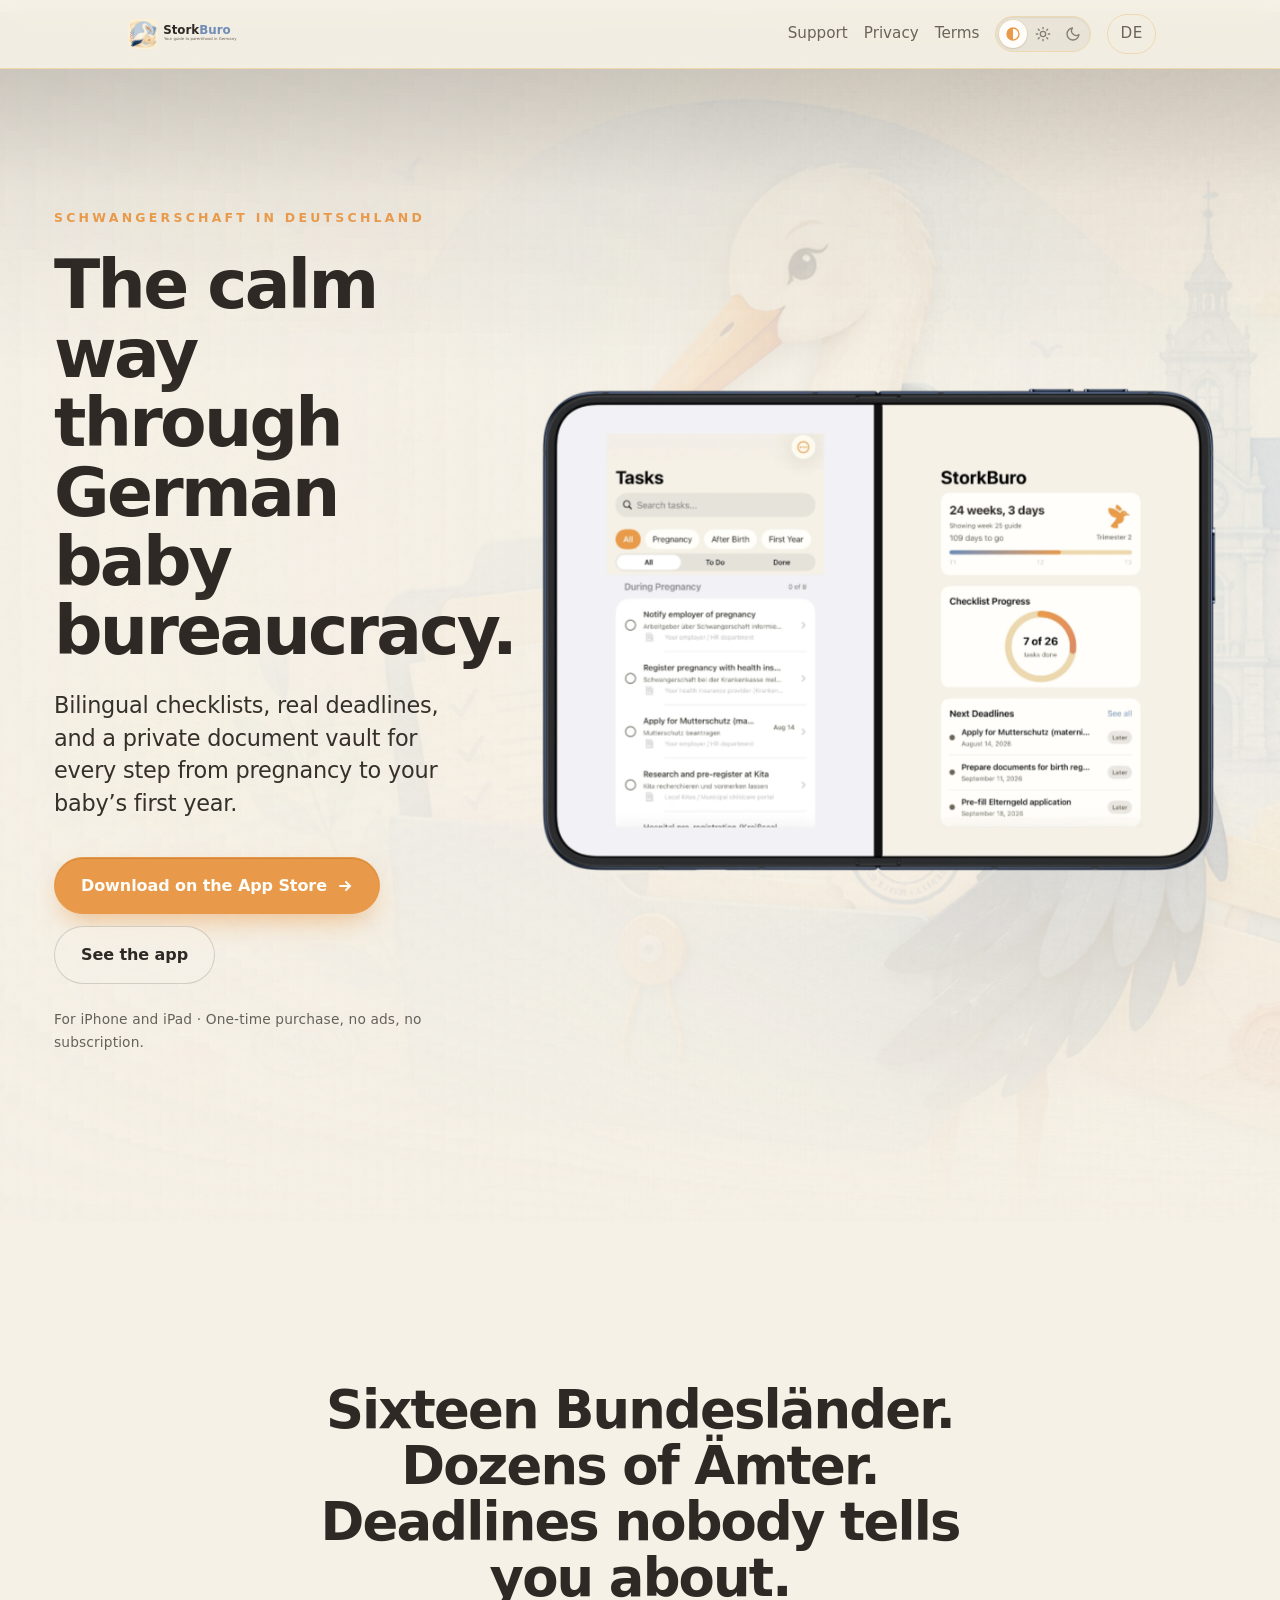
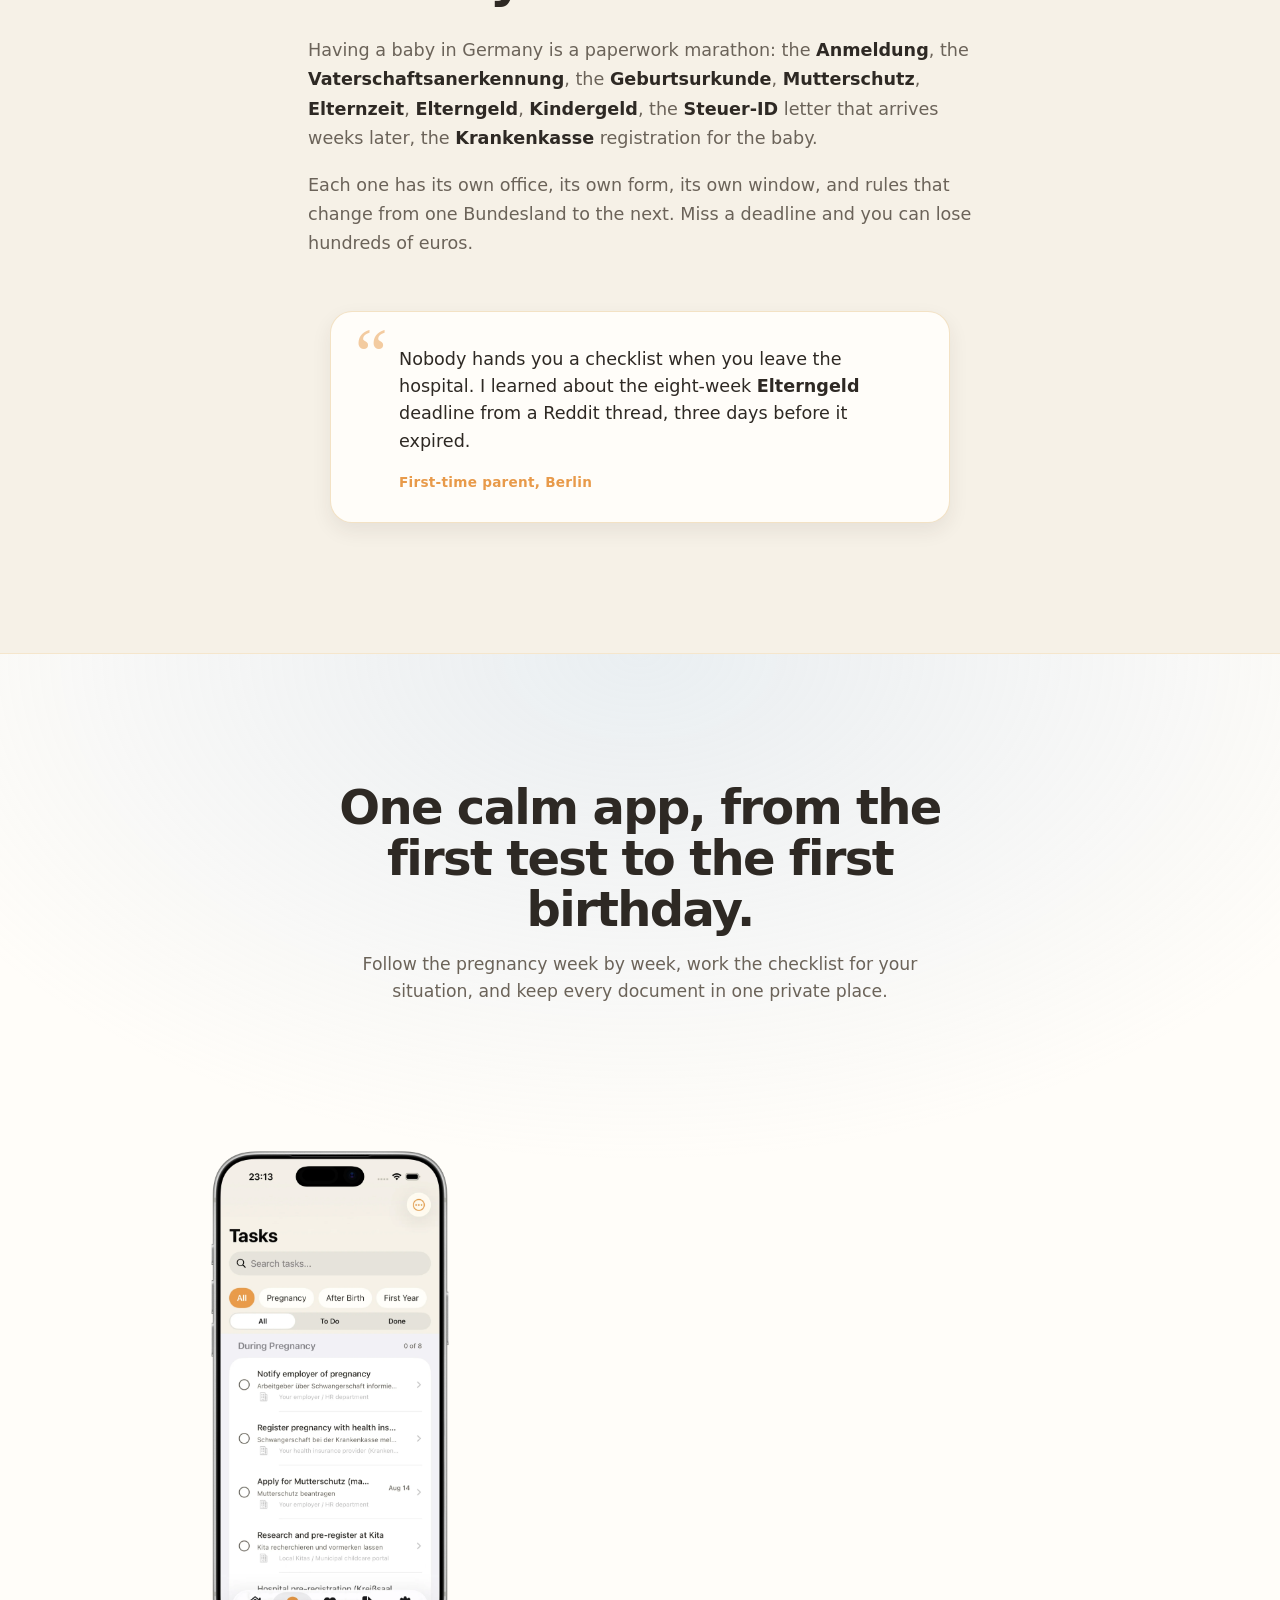
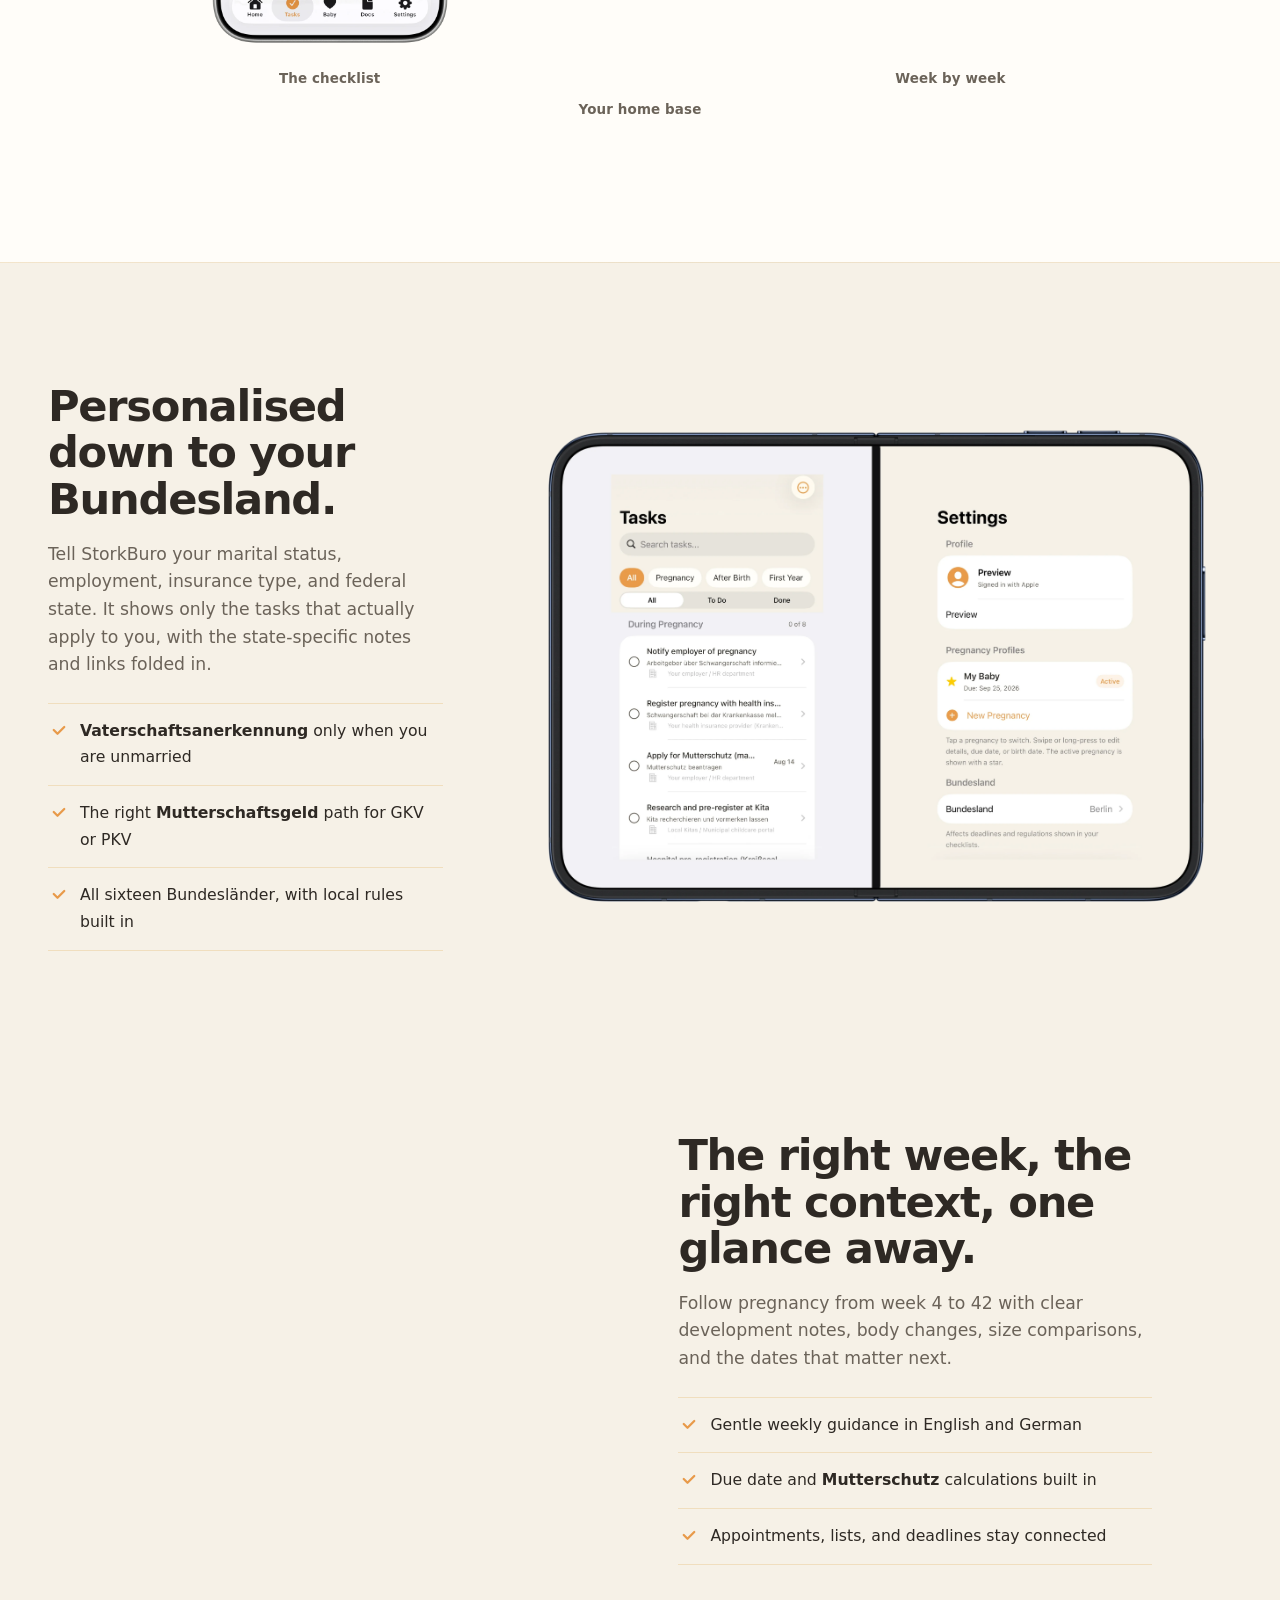
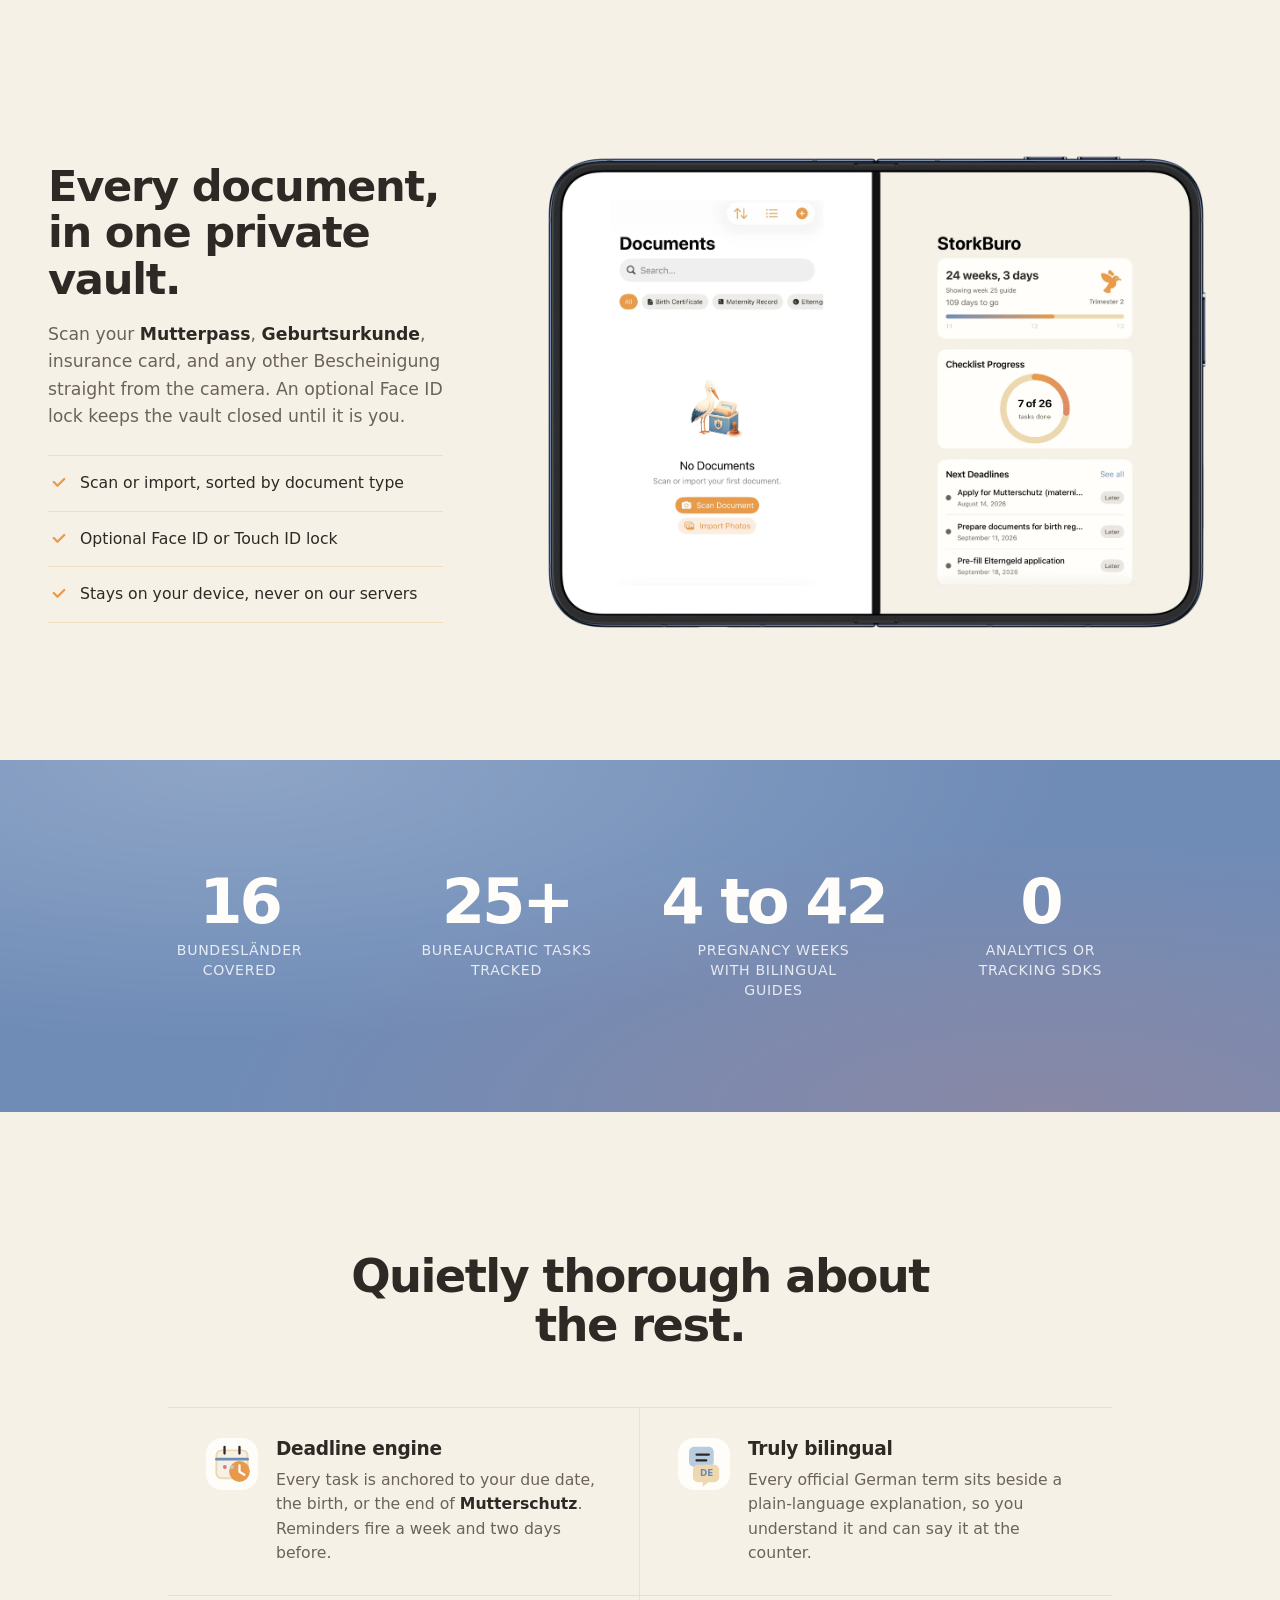
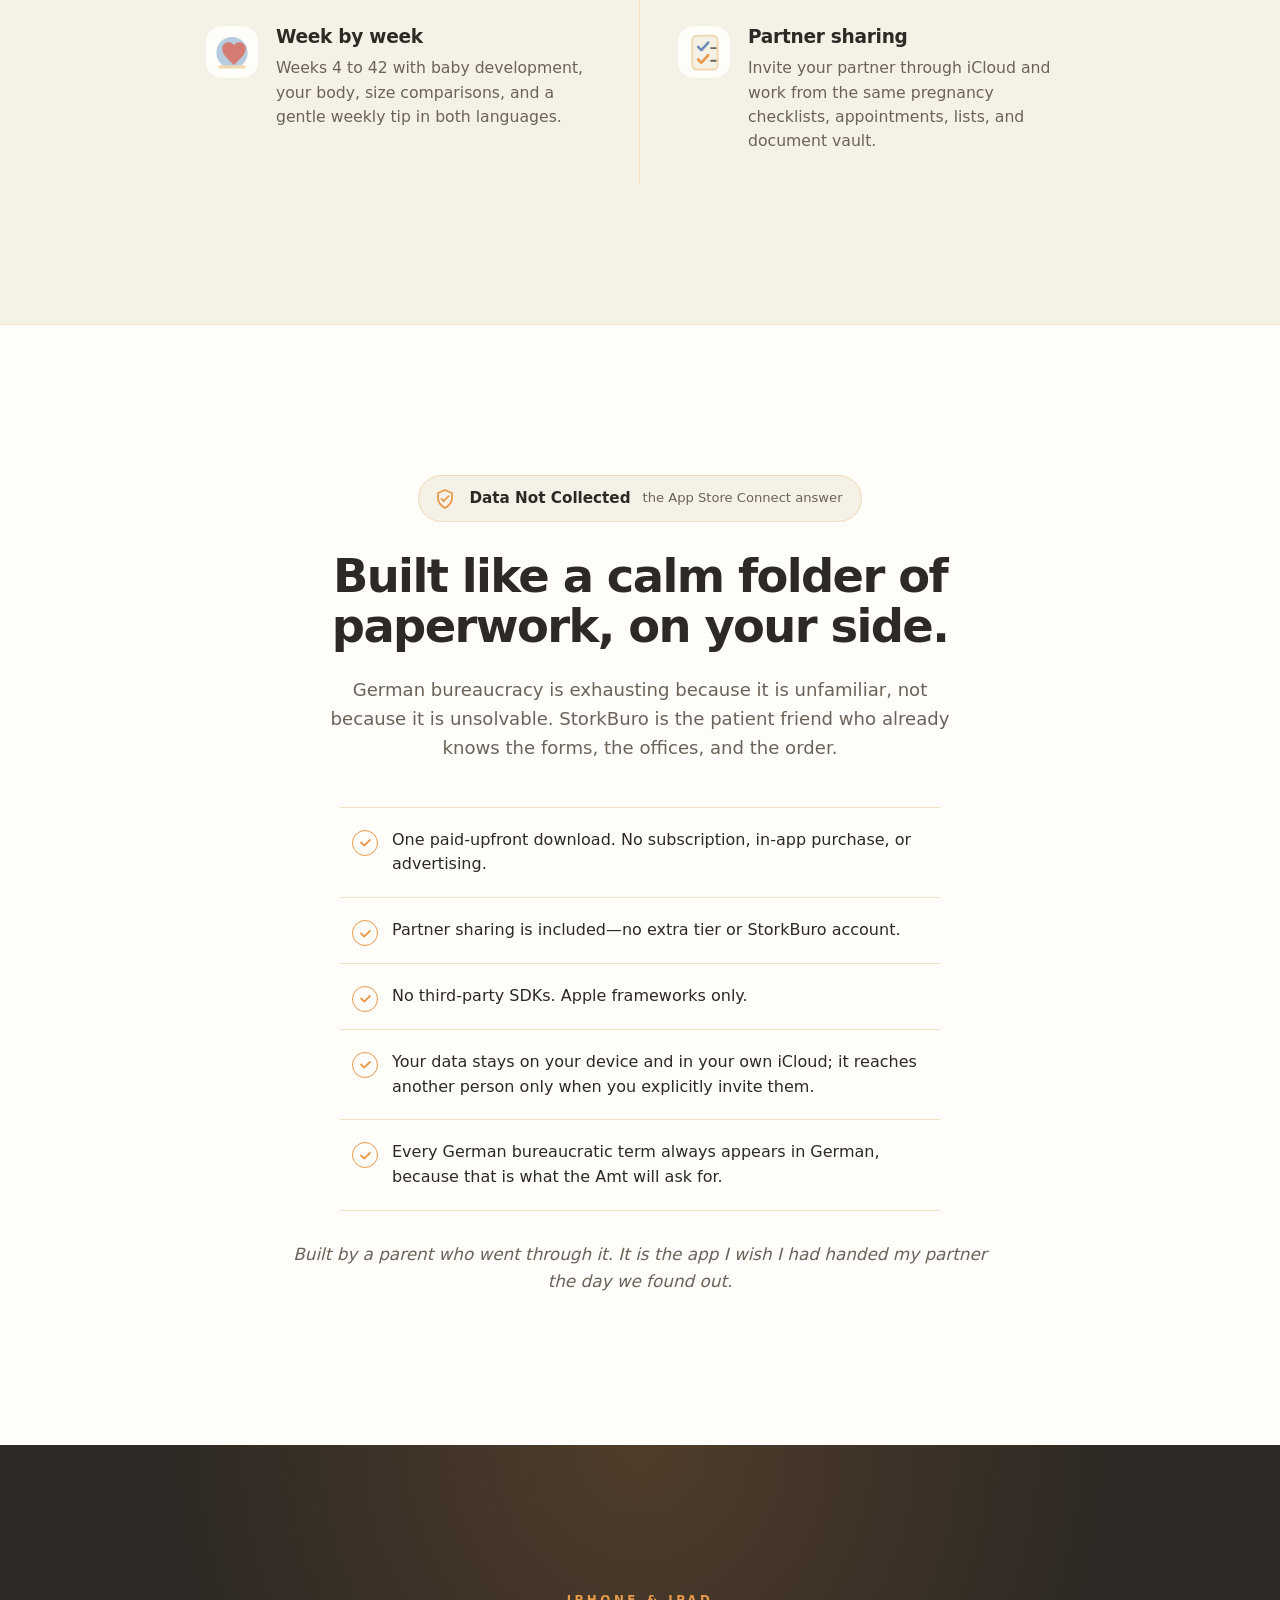
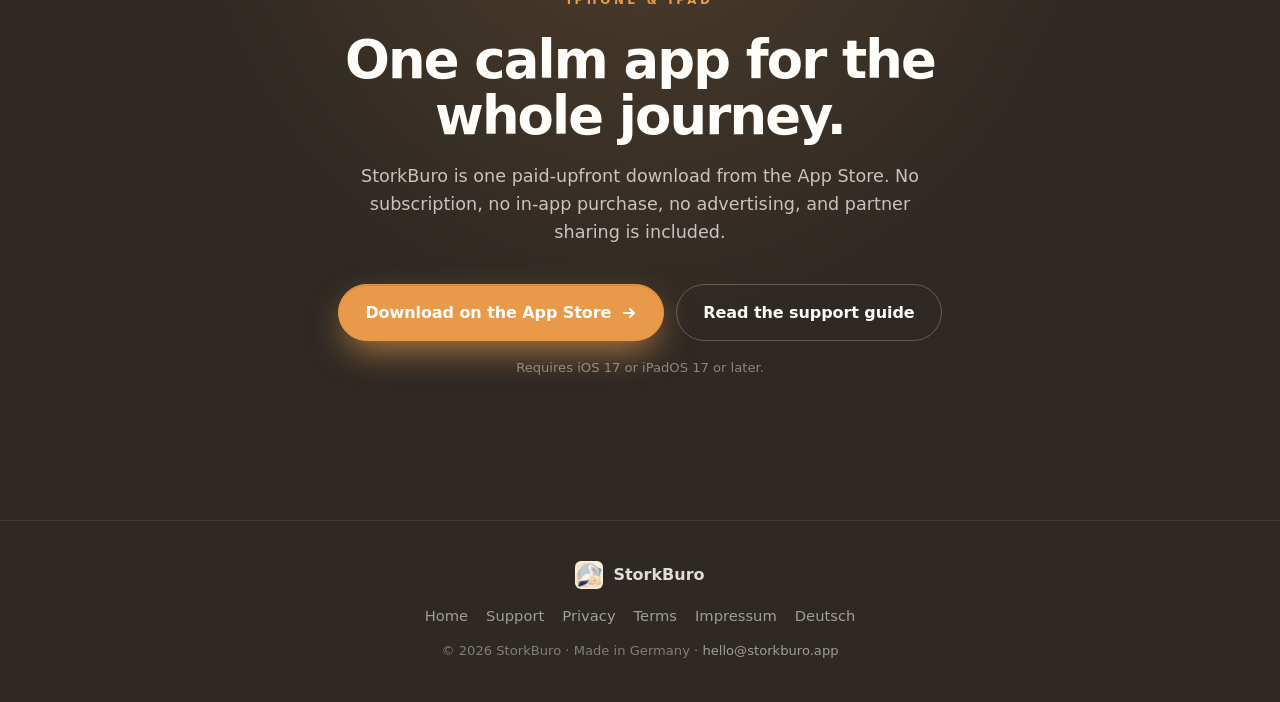
==== index.html @ 88c2c249 "init StorkBuro website" ====
<!DOCTYPE html><html lang="en"> <head><meta charset="UTF-8"><meta name="viewport" content="width=device-width, initial-scale=1.0"><title>StorkBuro — The calm bureaucracy companion for parents in Germany</title><meta name="description" content="StorkBuro is the privacy-first iPhone and iPad app that guides parents through every step of having a baby in Germany: bilingual checklists, deadlines, a document vault, and a pregnancy tracker. One paid-upfront download for iPhone and iPad."><meta name="theme-color" content="#F6F1E7"><link rel="canonical" href="https://storkburo.app/"><script>(function(){try{var t=localStorage.getItem('storkburo-theme');if(t==='light'||t==='dark')document.documentElement.setAttribute('data-theme',t);}catch(e){}})();</script><meta property="og:title" content="StorkBuro — The calm bureaucracy companion for parents in Germany"><meta property="og:description" content="StorkBuro is the privacy-first iPhone and iPad app that guides parents through every step of having a baby in Germany: bilingual checklists, deadlines, a document vault, and a pregnancy tracker. One paid-upfront download for iPhone and iPad."><meta property="og:type" content="website"><meta property="og:url" content="https://storkburo.app/"><meta property="og:image" content="https://storkburo.app/assets/social/og-hero-1200x630.png"><meta property="og:locale" content="en_GB"><meta property="og:locale:alternate" content="de_DE"><meta name="twitter:card" content="summary_large_image"><meta name="twitter:title" content="StorkBuro — The calm bureaucracy companion for parents in Germany"><meta name="twitter:description" content="StorkBuro is the privacy-first iPhone and iPad app that guides parents through every step of having a baby in Germany: bilingual checklists, deadlines, a document vault, and a pregnancy tracker. One paid-upfront download for iPhone and iPad."><meta name="twitter:image" content="https://storkburo.app/assets/social/og-hero-1200x630.png"><link rel="icon" type="image/svg+xml" href="/assets/icons/favicon.svg"><link rel="icon" type="image/png" sizes="32x32" href="/assets/icons/favicon-32.png"><link rel="icon" type="image/png" sizes="16x16" href="/assets/icons/favicon-16.png"><link rel="apple-touch-icon" sizes="180x180" href="/assets/icons/apple-touch-icon.png"><link rel="alternate" hreflang="en" href="https://storkburo.app/"><link rel="alternate" hreflang="de" href="https://storkburo.app/de/"><link rel="alternate" hreflang="x-default" href="https://storkburo.app/"><link rel="stylesheet" href="/_astro/index.DBQy7M6f.css">
<link rel="stylesheet" href="/_astro/index.BB18Dica.css"></head> <body> <header class="site-header" data-sticky="true"> <nav class="site-nav" aria-label="Primary"> <a class="brand" href="/" aria-label="StorkBuro home"> <img src="/assets/brand/storkburo-lockup-horizontal.svg" alt="StorkBuro"> </a> <div class="nav-links"> <a href="/support/">Support</a> <a href="/privacy/">Privacy</a> <a href="/terms/">Terms</a> <div id="theme-toggle" class="theme-segment theme-segment--md" role="radiogroup" aria-label="Theme"> <button type="button" role="radio" aria-checked="true" tabindex="0" data-theme-value="auto" class="theme-segment-btn" aria-label="Automatic (follow system)" title="Automatic (follow system)"> <svg viewBox="0 0 24 24" width="16" height="16" fill="none" stroke="currentColor" stroke-width="2" stroke-linecap="round" stroke-linejoin="round" aria-hidden="true"> <circle cx="12" cy="12" r="9"></circle> <path d="M12 3a9 9 0 0 0 0 18z" fill="currentColor" stroke="none"></path> </svg> </button> <button type="button" role="radio" aria-checked="false" tabindex="-1" data-theme-value="light" class="theme-segment-btn" aria-label="Light mode" title="Light mode"> <svg viewBox="0 0 24 24" width="16" height="16" fill="none" stroke="currentColor" stroke-width="2" stroke-linecap="round" stroke-linejoin="round" aria-hidden="true"> <circle cx="12" cy="12" r="4"></circle> <path d="M12 2v2M12 20v2M4.93 4.93l1.41 1.41M17.66 17.66l1.41 1.41M2 12h2M20 12h2M4.93 19.07l1.41-1.41M17.66 6.34l1.41-1.41"></path> </svg> </button> <button type="button" role="radio" aria-checked="false" tabindex="-1" data-theme-value="dark" class="theme-segment-btn" aria-label="Dark mode" title="Dark mode"> <svg viewBox="0 0 24 24" width="16" height="16" fill="none" stroke="currentColor" stroke-width="2" stroke-linecap="round" stroke-linejoin="round" aria-hidden="true"> <path d="M21 12.79A9 9 0 1 1 11.21 3 7 7 0 0 0 21 12.79z"></path> </svg> </button> </div> <a class="lang-toggle" href="/de/" aria-label="Auf Deutsch lesen">DE</a> </div> </nav> </header>  <main> <section class="hero" aria-labelledby="hero-headline"> <div class="hero-bg" aria-hidden="true"> <img src="/assets/illustrations/website-hero.png" alt="" width="1792" height="941" loading="eager" decoding="async" fetchpriority="high"> <div class="hero-veil"></div> <div class="hero-grain"></div> </div> <div class="hero-layout"> <div class="hero-content"> <p class="hero-eyebrow">Schwangerschaft in Deutschland</p> <h1 id="hero-headline" class="hero-headline">The calm way through German baby bureaucracy.</h1> <p class="hero-lede">Bilingual checklists, real deadlines, and a private document vault for every step from pregnancy to your baby’s first year.</p> <div class="hero-cta-row"> <a href="#download" class="cta-primary"> Download on the App Store <svg width="16" height="16" viewBox="0 0 16 16" fill="none" stroke="currentColor" stroke-width="2" stroke-linecap="round" aria-hidden="true"> <path d="M3 8h10M9 4l4 4-4 4"></path> </svg> </a> <a href="#showcase" class="cta-ghost">See the app</a> </div> <p class="hero-meta">For iPhone and iPad · One-time purchase, no ads, no subscription.</p> </div> <figure class="device-mockup device-mockup--duo hero-device"> <img src="/assets/devices/en/duo-tasks-dashboard.webp" alt="Design mock-up of StorkBuro on an open iPhone Duo, with the task list and pregnancy dashboard side by side." width="3093" height="2247" loading="eager" decoding="async" fetchpriority="high"> </figure> </div> </section>  <section class="story" id="story"> <div class="story-inner fade-in"> <h2>Sixteen Bundesländer. Dozens of Ämter. Deadlines nobody tells you about.</h2> <p>
Having a baby in Germany is a paperwork marathon: the <strong>Anmeldung</strong>, the <strong>Vaterschaftsanerkennung</strong>, the <strong>Geburtsurkunde</strong>, <strong>Mutterschutz</strong>, <strong>Elternzeit</strong>, <strong>Elterngeld</strong>, <strong>Kindergeld</strong>, the <strong>Steuer-ID</strong> letter that arrives weeks later, the <strong>Krankenkasse</strong> registration for the baby.
</p> <p>
Each one has its own office, its own form, its own window, and rules that change from one Bundesland to the next. Miss a deadline and you can lose hundreds of euros.
</p> <figure class="story-quote"> <p>Nobody hands you a checklist when you leave the hospital. I learned about the eight-week <strong>Elterngeld</strong> deadline from a Reddit thread, three days before it expired.</p> <figcaption>First-time parent, Berlin</figcaption> </figure> </div> </section>  <section class="showcase" id="showcase"> <div class="showcase-header fade-in"> <h2>One calm app, from the first test to the first birthday.</h2> <p>Follow the pregnancy week by week, work the checklist for your situation, and keep every document in one private place.</p> </div> <div class="showcase-stage"> <div class="showcase-item showcase-item--left"> <figure class="device-mockup device-mockup--iphone "> <img src="/assets/devices/en/iphone-17-pro-max-tasks.webp" alt="StorkBuro Tasks on iPhone 17 Pro Max: a bilingual checklist of German bureaucratic tasks, each with its English title and German term." width="1470" height="3000" loading="lazy" decoding="async" fetchpriority="auto"> </figure> <p class="showcase-caption">The checklist</p> </div> <div class="showcase-item showcase-item--lead"> <figure class="device-mockup device-mockup--iphone "> <img src="/assets/devices/en/iphone-17-pro-max-dashboard.webp" alt="StorkBuro on iPhone 17 Pro Max, showing the current pregnancy week, trimester progress, checklist progress, and the next deadlines." width="1470" height="3000" loading="lazy" decoding="async" fetchpriority="auto"> </figure> <p class="showcase-caption">Your home base</p> </div> <div class="showcase-item showcase-item--right"> <figure class="device-mockup device-mockup--iphone "> <img src="/assets/devices/en/iphone-17-pro-max-baby.webp" alt="StorkBuro pregnancy tracker on iPhone 17 Pro Max, showing the current week, the baby's size comparison, length, weight, and trimester progress." width="1470" height="3000" loading="lazy" decoding="async" fetchpriority="auto"> </figure> <p class="showcase-caption">Week by week</p> </div> </div> </section>  <section class="feature-split feature-split--duo"> <div class="fs-copy fade-in"> <h2>Personalised down to your Bundesland.</h2> <p>
Tell StorkBuro your marital status, employment, insurance type, and federal state. It shows only the tasks that actually apply to you, with the state-specific notes and links folded in.
</p> <ul class="fs-points"> <li><strong>Vaterschaftsanerkennung</strong> only when you are unmarried</li> <li>The right <strong>Mutterschaftsgeld</strong> path for GKV or PKV</li> <li>All sixteen Bundesländer, with local rules built in</li> </ul> </div> <div class="fs-media"> <figure class="device-mockup device-mockup--duo "> <img src="/assets/devices/en/duo-tasks-settings.webp" alt="Duo design mock-up of StorkBuro with the personalised task list and pregnancy settings visible together." width="3093" height="2247" loading="lazy" decoding="async" fetchpriority="auto"> </figure> </div> </section>  <section class="feature-split feature-split--reverse"> <div class="fs-copy fade-in"> <h2>The right week, the right context, one glance away.</h2> <p>
Follow pregnancy from week 4 to 42 with clear development notes, body changes, size comparisons, and the dates that matter next.
</p> <ul class="fs-points"> <li>Gentle weekly guidance in English and German</li> <li>Due date and <strong>Mutterschutz</strong> calculations built in</li> <li>Appointments, lists, and deadlines stay connected</li> </ul> </div> <div class="fs-media"> <figure class="device-mockup device-mockup--iphone "> <img src="/assets/devices/en/iphone-17-pro-max-baby.webp" alt="StorkBuro's week-by-week pregnancy view on iPhone 17 Pro Max." width="1470" height="3000" loading="lazy" decoding="async" fetchpriority="auto"> </figure> </div> </section>  <section class="feature-split feature-split--duo"> <div class="fs-copy fade-in"> <h2>Every document, in one private vault.</h2> <p>
Scan your <strong>Mutterpass</strong>, <strong>Geburtsurkunde</strong>, insurance card, and any other Bescheinigung straight from the camera. An optional Face ID lock keeps the vault closed until it is you.
</p> <ul class="fs-points"> <li>Scan or import, sorted by document type</li> <li>Optional Face ID or Touch ID lock</li> <li>Stays on your device, never on our servers</li> </ul> </div> <div class="fs-media"> <figure class="device-mockup device-mockup--duo "> <img src="/assets/devices/en/duo-docs-dashboard.webp" alt="Duo design mock-up of StorkBuro with the private document vault alongside the pregnancy dashboard." width="3093" height="2247" loading="lazy" decoding="async" fetchpriority="auto"> </figure> </div> </section>  <section class="highlights" aria-label="StorkBuro at a glance"> <div class="highlights-grid"> <div class="highlight-item fade-in"><h3>16</h3><p>Bundesländer covered</p></div> <div class="highlight-item fade-in"><h3>25+</h3><p>Bureaucratic tasks tracked</p></div> <div class="highlight-item fade-in"><h3>4&nbsp;to&nbsp;42</h3><p>Pregnancy weeks with bilingual guides</p></div> <div class="highlight-item fade-in"><h3>0</h3><p>Analytics or tracking SDKs</p></div> </div> </section>  <section class="capabilities"> <div class="capabilities-header fade-in"> <h2>Quietly thorough about the rest.</h2> </div> <div class="capabilities-grid"> <div class="capability fade-in"> <img src="/assets/ui/feature-deadlines.svg" alt=""> <div> <h3>Deadline engine</h3> <p>Every task is anchored to your due date, the birth, or the end of <strong>Mutterschutz</strong>. Reminders fire a week and two days before.</p> </div> </div> <div class="capability fade-in"> <img src="/assets/ui/feature-bilingual.svg" alt=""> <div> <h3>Truly bilingual</h3> <p>Every official German term sits beside a plain-language explanation, so you understand it and can say it at the counter.</p> </div> </div> <div class="capability fade-in"> <img src="/assets/ui/feature-pregnancy.svg" alt=""> <div> <h3>Week by week</h3> <p>Weeks 4 to 42 with baby development, your body, size comparisons, and a gentle weekly tip in both languages.</p> </div> </div> <div class="capability fade-in"> <img src="/assets/ui/feature-checklists.svg" alt=""> <div> <h3>Partner sharing</h3> <p>Invite your partner through iCloud and work from the same pregnancy checklists, appointments, lists, and document vault.</p> </div> </div> </div> </section>  <section class="privacy"> <div class="privacy-inner fade-in"> <span class="privacy-badge"> <svg viewBox="0 0 24 24" aria-hidden="true"> <path d="M12 3l7 3v5c0 5-3.5 8-7 10-3.5-2-7-5-7-10V6l7-3z"></path> <path d="M8.5 12l2.2 2.2 4.8-5"></path> </svg> <b>Data Not Collected</b> <span>the App Store Connect answer</span> </span> <h2>Built like a calm folder of paperwork, on your side.</h2> <p class="privacy-lede">
German bureaucracy is exhausting because it is unfamiliar, not because it is unsolvable. StorkBuro is the patient friend who already knows the forms, the offices, and the order.
</p> <ul class="promise"> <li>One paid-upfront download. No subscription, in-app purchase, or advertising.</li> <li>Partner sharing is included—no extra tier or StorkBuro account.</li> <li>No third-party SDKs. Apple frameworks only.</li> <li>Your data stays on your device and in your own iCloud; it reaches another person only when you explicitly invite them.</li> <li>Every German bureaucratic term always appears in German, because that is what the Amt will ask for.</li> </ul> <p class="privacy-coda">
Built by a parent who went through it. It is the app I wish I had handed my partner the day we found out.
</p> </div> </section>  <section class="cta-section" id="download"> <div class="cta-section-inner"> <p class="cta-eyebrow fade-in">iPhone &amp; iPad</p> <h2 class="fade-in">One calm app for the whole journey.</h2> <p class="lead fade-in">
StorkBuro is one paid-upfront download from the App Store. No subscription, no in-app purchase, no advertising, and partner sharing is included.
</p> <div class="cta-row fade-in"> <a href="#" class="cta-primary" id="app-store-link" data-todo="Set APP_STORE_URL in src/config.ts once the App Store link exists.">
Download on the App Store
<svg width="16" height="16" viewBox="0 0 16 16" fill="none" stroke="currentColor" stroke-width="2" stroke-linecap="round" aria-hidden="true"><path d="M3 8h10M9 4l4 4-4 4"></path></svg> </a> <a href="/support/" class="cta-ghost">Read the support guide</a> </div> <p class="form-note fade-in">Requires iOS 17 or iPadOS 17 or later.</p> </div> </section> </main> <script>
    const io = new IntersectionObserver((entries) => {
      entries.forEach(e => { if (e.isIntersecting) e.target.classList.add('visible'); });
    }, { threshold: 0.12, rootMargin: '0px 0px -60px 0px' });
    document.querySelectorAll('.fade-in').forEach(el => io.observe(el));
  </script>  <footer class="site-footer"> <div class="footer-brand"> <img src="/assets/brand/storkburo-mark.svg" alt=""> <span>StorkBuro</span> </div> <nav class="footer-links" aria-label="Footer"> <a href="/">Home</a> <a href="/support/">Support</a> <a href="/privacy/">Privacy</a> <a href="/terms/">Terms</a> <a href="/impressum/">Impressum</a> <a href="/de/">Deutsch</a> </nav> <p>
&copy; 2026 StorkBuro &middot; Made in Germany &middot;
<a class="mail" href="mailto:hello@storkburo.app">hello@storkburo.app</a> </p> </footer> <script src="/assets/theme.js" defer></script> </body> </html>
---- _astro/index.DBQy7M6f.css ----
*,*:before,*:after{box-sizing:border-box;margin:0;padding:0}:root{--background: #F6F1E7;--background-secondary: #EED8B0;--surface: #FFFDF9;--parchment: #EED8B0;--powder-blue: #B8CCE0;--storybook-blue: #6F8CB7;--stork-beak: #E89A4A;--stork-beak-hover: #D08236;--soft-coral: #D47C73;--text-primary: #2E2924;--text-secondary: #6B6359;--inverse-band: #2E2924;--inverse-band-on: #FFFDF9;--card-radius: 16px;--card-shadow: 0 18px 45px rgba(46, 41, 36, .1);--soft-shadow: 0 8px 20px rgba(46, 41, 36, .08);--shadow: 0 8px 20px rgba(46, 41, 36, .08)}@media(prefers-color-scheme:dark){:root:not([data-theme=light]){--background: #1C1B19;--background-secondary: #292621;--surface: #33302B;--parchment: #61543D;--powder-blue: #596B82;--storybook-blue: #85A1C9;--stork-beak: #F0A657;--stork-beak-hover: #F5B775;--soft-coral: #E08A80;--text-primary: #F0EAE0;--text-secondary: #A69E91;--inverse-band: #0F0E0C;--inverse-band-on: #F0EAE0;--card-shadow: 0 18px 45px rgba(0, 0, 0, .35);--soft-shadow: 0 8px 20px rgba(0, 0, 0, .28);--shadow: 0 8px 20px rgba(0, 0, 0, .32)}}:root[data-theme=dark]{--background: #1C1B19;--background-secondary: #292621;--surface: #33302B;--parchment: #61543D;--powder-blue: #596B82;--storybook-blue: #85A1C9;--stork-beak: #F0A657;--stork-beak-hover: #F5B775;--soft-coral: #E08A80;--text-primary: #F0EAE0;--text-secondary: #A69E91;--inverse-band: #0F0E0C;--inverse-band-on: #F0EAE0;--card-shadow: 0 18px 45px rgba(0, 0, 0, .35);--soft-shadow: 0 8px 20px rgba(0, 0, 0, .28);--shadow: 0 8px 20px rgba(0, 0, 0, .32)}html{font-size:16px;scroll-behavior:smooth;-webkit-font-smoothing:antialiased;-moz-osx-font-smoothing:grayscale}body{background:var(--background);color:var(--text-primary);font-family:-apple-system,BlinkMacSystemFont,SF Pro Text,Segoe UI,system-ui,sans-serif;line-height:1.7;overflow-x:hidden}h1,h2,h3{font-family:-apple-system,BlinkMacSystemFont,SF Pro Rounded,system-ui,sans-serif;font-weight:700;line-height:1.2;letter-spacing:-.015em;color:var(--text-primary)}a{color:var(--stork-beak);text-decoration-color:#e89a4a59;text-underline-offset:.18em}a:hover{text-decoration-color:var(--stork-beak)}.site-header{background:#f6f1e7eb;border-bottom:1px solid var(--parchment);backdrop-filter:saturate(180%) blur(14px);-webkit-backdrop-filter:saturate(180%) blur(14px)}.site-header[data-sticky=true]{position:sticky;top:0;z-index:50}@media(prefers-color-scheme:dark){:root:not([data-theme=light]) .site-header{background:#1c1b19eb}}:root[data-theme=dark] .site-header{background:#1c1b19eb}.site-nav{display:flex;align-items:center;justify-content:space-between;gap:24px;max-width:1080px;margin:0 auto;padding:14px 24px}.brand{display:inline-flex;align-items:center;text-decoration:none}.brand img{height:36px;width:auto}.nav-links{display:flex;flex-wrap:wrap;align-items:center;gap:16px}.nav-links a{color:var(--text-secondary);font-size:.95rem;text-decoration:none;font-weight:500}.nav-links a:hover,.nav-links a[aria-current=page]{color:var(--text-primary)}.lang-toggle{font-size:.85rem;letter-spacing:.04em;padding:6px 12px;border-radius:999px;border:1px solid var(--parchment);color:var(--text-secondary);text-decoration:none}.lang-toggle:hover{border-color:var(--stork-beak);color:var(--stork-beak)}.theme-segment{display:inline-flex;align-items:center;padding:3px;gap:2px;background:color-mix(in srgb,var(--text-primary) 5%,transparent);border:1px solid var(--parchment);border-radius:999px;box-shadow:inset 0 1px 2px color-mix(in srgb,var(--text-primary) 7%,transparent)}.theme-segment--sm{padding:2px;gap:1px}.theme-segment-btn{display:inline-flex;align-items:center;justify-content:center;width:28px;height:28px;padding:0;background:transparent;border:none;border-radius:999px;color:color-mix(in srgb,var(--text-secondary) 80%,transparent);cursor:pointer;transition:background .18s ease,color .18s ease,box-shadow .18s ease;font-family:inherit}.theme-segment--sm .theme-segment-btn{width:26px;height:26px}.theme-segment-btn:hover{color:var(--text-primary);background:color-mix(in srgb,var(--surface) 50%,transparent)}.theme-segment-btn[aria-checked=true]{background:var(--surface);color:var(--stork-beak);box-shadow:0 1px 2px color-mix(in srgb,var(--text-primary) 14%,transparent),0 0 0 1px color-mix(in srgb,var(--parchment) 60%,transparent)}.theme-segment-btn[aria-checked=true]:hover{background:var(--surface);color:var(--stork-beak)}.theme-segment-btn:focus-visible{outline:2px solid var(--stork-beak);outline-offset:2px}.theme-segment-btn svg{display:block;pointer-events:none}.site-footer{background:var(--inverse-band);border-top:1px solid rgba(255,253,249,.08);padding:40px 24px;text-align:center}.site-footer .footer-brand{display:inline-flex;gap:10px;align-items:center;margin-bottom:14px}.site-footer .footer-brand img{height:28px;width:auto}.site-footer .footer-brand span{color:#fffdf9d9;font-weight:600}.site-footer .footer-links{display:flex;flex-wrap:wrap;gap:18px;justify-content:center;margin-bottom:12px}.site-footer .footer-links a{color:#fffdf98c;text-decoration:none;font-size:.92rem;transition:color .2s}.site-footer .footer-links a:hover{color:#fffdf9}.site-footer p{color:#fffdf966;font-size:.82rem}.site-footer a.mail{color:#fffdf98c;text-decoration:none}.site-footer a.mail:hover{color:var(--stork-beak)}.legal-footer{border-top:1px solid var(--parchment);margin:56px auto 0;max-width:840px;padding:28px 24px 44px;background:transparent;text-align:left}.legal-footer .footer-links{display:flex;flex-wrap:wrap;gap:16px;margin-bottom:10px}.legal-footer .footer-links a{color:var(--text-secondary);font-size:.9rem;text-decoration:none}.legal-footer .footer-links a:hover{color:var(--text-primary)}.legal-footer p{color:var(--text-secondary);font-size:.85rem;opacity:.9}.container{max-width:1080px;margin:0 auto;padding:0 24px}section{padding:96px 0}.section-label{font-size:.82rem;letter-spacing:.22em;text-transform:uppercase;color:var(--stork-beak);font-weight:700;margin-bottom:16px}.legal-main{margin:0 auto;max-width:840px;padding:64px 24px 32px}.page-hero{padding-bottom:40px}.eyebrow{color:var(--stork-beak);font-size:.82rem;font-weight:700;letter-spacing:.22em;margin-bottom:12px;text-transform:uppercase}.legal-main h1{font-size:clamp(2rem,4.5vw,2.6rem);margin-bottom:16px}.legal-main h2{font-size:1.32rem;margin-bottom:12px}.legal-main h3{font-size:1rem;margin-bottom:6px}.lead{color:var(--text-secondary);font-size:1.1rem;max-width:680px}.updated{color:var(--text-secondary);font-size:.88rem;margin-top:14px;opacity:.85}.legal-main p,.legal-main li,.legal-main dd{color:var(--text-secondary)}.legal-main strong{color:var(--text-primary)}.content-section{border-top:1px solid var(--parchment);padding:32px 0}.content-section p+p{margin-top:12px}.legal-main ul,.legal-main ol{margin:12px 0 0 1.25rem}.legal-main li+li{margin-top:8px}.summary-grid,.faq-list{display:grid;gap:14px;margin-top:18px}.summary-grid{grid-template-columns:repeat(2,minmax(0,1fr))}.summary-item,.faq-item,.note,.contact-block{background:var(--surface);border:1px solid var(--parchment);border-radius:var(--card-radius);padding:18px}.summary-item p,.faq-item p,.note p{font-size:.96rem}.summary-label{display:block;color:var(--text-primary);font-size:.86rem;font-weight:700;margin-bottom:4px}.contact-block{background:var(--background-secondary);border-left:3px solid var(--stork-beak);border-radius:0 12px 12px 0;padding:18px 22px}@media(prefers-color-scheme:dark){:root:not([data-theme=light]) .contact-block{background:var(--surface)}}:root[data-theme=dark] .contact-block{background:var(--surface)}.contact-block p{color:var(--text-primary)}.nutrition-label{background:var(--surface);border:1px solid var(--parchment);border-radius:var(--card-radius);overflow:hidden;margin-top:20px}.nutrition-feature{display:grid;grid-template-columns:auto minmax(0,1fr);gap:18px;align-items:center;padding:22px}.nutrition-grid{border-top:1px solid var(--parchment);display:grid;grid-template-columns:repeat(3,minmax(0,1fr))}.nutrition-item{display:grid;grid-template-columns:auto minmax(0,1fr);gap:12px;padding:18px}.nutrition-item+.nutrition-item{border-left:1px solid var(--parchment)}.nutrition-symbol{width:48px;height:48px;border-radius:14px;background:var(--background);border:1px solid var(--parchment);color:var(--stork-beak);display:inline-flex;align-items:center;justify-content:center}.nutrition-feature .nutrition-symbol{width:58px;height:58px}.nutrition-symbol svg{width:25px;height:25px;stroke:currentColor;stroke-width:1.8;stroke-linecap:round;stroke-linejoin:round;fill:none}.nutrition-feature .nutrition-symbol svg{width:31px;height:31px}.nutrition-copy h3{margin-bottom:4px;color:var(--text-primary)}.nutrition-status{display:block;color:var(--storybook-blue);font-size:.84rem;font-weight:700;letter-spacing:.02em;margin-top:4px;text-transform:uppercase}@media(prefers-reduced-motion:reduce){html{scroll-behavior:auto}}@media(max-width:680px){section{padding:72px 0}.site-nav{flex-direction:column;align-items:flex-start;gap:12px}.nav-links{width:100%;justify-content:flex-start}.legal-main{padding:40px 20px 24px}.legal-main h1{font-size:1.9rem}.lead{font-size:1.02rem}.summary-grid,.nutrition-feature,.nutrition-item,.nutrition-grid{grid-template-columns:1fr}.nutrition-item+.nutrition-item{border-left:0;border-top:1px solid var(--parchment)}}
---- _astro/index.BB18Dica.css ----
.hero{position:relative;isolation:isolate;min-height:88vh;min-height:88svh;display:flex;align-items:center;overflow:hidden;margin-top:-57px;padding-top:57px}.hero-bg{position:absolute;inset:0;z-index:-1}.hero-bg img{width:100%;height:100%;object-fit:cover;object-position:76% 38%;opacity:.42;display:block;transform:scale(1.04);animation:hero-zoom 16s cubic-bezier(.2,.8,.2,1) forwards}@keyframes hero-zoom{0%{transform:scale(1.09)}to{transform:scale(1)}}@media(prefers-reduced-motion:reduce){.hero-bg img{animation:none;transform:none}}.hero-veil{position:absolute;inset:0;pointer-events:none;background:linear-gradient(180deg,color-mix(in srgb,var(--text-primary) 28%,transparent) 0%,color-mix(in srgb,var(--text-primary) 6%,transparent) 15%,transparent 30%),linear-gradient(90deg,color-mix(in srgb,var(--background) 96%,transparent),color-mix(in srgb,var(--background) 82%,transparent) 44%,color-mix(in srgb,var(--background) 58%,transparent),color-mix(in srgb,var(--background) 42%,transparent)),linear-gradient(180deg,transparent 55%,color-mix(in srgb,var(--background) 42%,transparent) 75%,color-mix(in srgb,var(--background) 82%,transparent) 91%,var(--background) 100%)}.hero-grain{position:absolute;inset:0;pointer-events:none;background-image:url("data:image/svg+xml;utf8,<svg viewBox='0 0 200 200' xmlns='http://www.w3.org/2000/svg'><filter id='n'><feTurbulence type='fractalNoise' baseFrequency='0.85' numOctaves='2' stitchTiles='stitch'/><feColorMatrix values='0 0 0 0 0.18 0 0 0 0 0.16 0 0 0 0 0.14 0 0 0 0.85 0'/></filter><rect width='100%25' height='100%25' filter='url(%23n)' opacity='0.5'/></svg>");opacity:.05;mix-blend-mode:multiply}@media(prefers-color-scheme:dark){:root:not([data-theme=light]) .hero-grain{mix-blend-mode:overlay;opacity:.08}}:root[data-theme=dark] .hero-grain{mix-blend-mode:overlay;opacity:.08}.hero-layout{position:relative;z-index:1;width:100%;max-width:1280px;margin:0 auto;padding:clamp(96px,11vw,138px) clamp(24px,5vw,54px) 72px;display:grid;grid-template-columns:minmax(320px,.8fr) minmax(500px,1.35fr);align-items:center;gap:clamp(34px,5vw,76px)}.hero-content{max-width:560px;text-align:left}.hero-device{width:min(100%,760px);justify-self:end}.hero-eyebrow{font-size:.78rem;letter-spacing:.26em;text-transform:uppercase;font-weight:700;color:var(--stork-beak);margin:0 0 22px;animation:hero-rise .9s .05s ease-out both}.hero-headline{max-width:16ch;font-family:-apple-system,BlinkMacSystemFont,SF Pro Rounded,SF Pro Display,system-ui,sans-serif;font-size:clamp(2.65rem,5.3vw,4.8rem);font-weight:800;letter-spacing:-.04em;line-height:1.02;color:var(--text-primary);margin:0;text-shadow:0 1px 28px color-mix(in srgb,var(--background) 78%,transparent);animation:hero-rise 1s .15s ease-out both}.hero-lede{max-width:44ch;margin:24px 0 0;font-size:clamp(1.1rem,1.9vw,1.4rem);font-weight:500;letter-spacing:-.01em;line-height:1.45;color:color-mix(in srgb,var(--text-primary) 88%,var(--text-secondary));text-shadow:0 1px 20px color-mix(in srgb,var(--background) 72%,transparent);animation:hero-rise 1s .3s ease-out both}.hero-cta-row{display:flex;flex-wrap:wrap;gap:12px;margin-top:38px;animation:hero-rise 1s .45s ease-out both}.hero-meta{margin-top:24px;font-size:.86rem;letter-spacing:.01em;color:color-mix(in srgb,var(--text-primary) 72%,transparent);text-shadow:0 1px 14px color-mix(in srgb,var(--background) 60%,transparent);animation:hero-rise 1s .6s ease-out both}@keyframes hero-rise{0%{opacity:0;transform:translateY(16px)}to{opacity:1;transform:translateY(0)}}@media(prefers-reduced-motion:reduce){.hero-eyebrow,.hero-headline,.hero-lede,.hero-cta-row,.hero-meta{animation:none}}.cta-primary,.cta-ghost{display:inline-flex;align-items:center;gap:10px;padding:14px 26px;font-size:1rem;font-weight:600;letter-spacing:-.005em;border-radius:999px;text-decoration:none;cursor:pointer;font-family:inherit;transition:transform .16s ease-out,background .25s ease,border-color .25s ease,box-shadow .25s ease,color .25s ease}.cta-primary{background:var(--stork-beak);color:#fffdf9;border:1px solid var(--stork-beak);box-shadow:0 1px color-mix(in srgb,var(--stork-beak-hover) 90%,transparent) inset,0 12px 30px -10px color-mix(in srgb,var(--stork-beak) 70%,transparent)}.cta-primary:hover{background:var(--stork-beak-hover);border-color:var(--stork-beak-hover);transform:translateY(-2px);box-shadow:0 1px #ffffff2e inset,0 18px 40px -12px color-mix(in srgb,var(--stork-beak) 70%,transparent)}.cta-primary:active{transform:translateY(0) scale(.97)}.cta-ghost{background:color-mix(in srgb,var(--background) 82%,transparent);color:var(--text-primary);border:1px solid color-mix(in srgb,var(--text-primary) 18%,transparent);backdrop-filter:blur(10px);-webkit-backdrop-filter:blur(10px)}.cta-ghost:hover{background:color-mix(in srgb,var(--background) 95%,transparent);border-color:color-mix(in srgb,var(--text-primary) 38%,transparent);transform:translateY(-2px)}.cta-ghost:active{transform:translateY(0) scale(.97)}@media(prefers-reduced-transparency:reduce){.cta-ghost{background:var(--surface);backdrop-filter:none;-webkit-backdrop-filter:none}}.story{padding:clamp(96px,14vw,160px) 0 clamp(80px,11vw,130px);background:var(--background)}.story-inner{max-width:720px;margin:0 auto;padding:0 28px;text-align:center}.story h2{font-family:-apple-system,BlinkMacSystemFont,SF Pro Rounded,system-ui,sans-serif;font-size:clamp(2.1rem,5vw,3.3rem);font-weight:700;letter-spacing:-.035em;line-height:1.06;color:var(--text-primary);margin-bottom:30px}.story p{font-size:1.1rem;line-height:1.66;color:var(--text-secondary);margin-bottom:18px;text-align:left}.story strong{color:var(--text-primary);font-weight:600}.story-quote{margin:52px auto 0;max-width:620px;text-align:left;padding:34px 34px 28px;background:var(--surface);border-radius:22px;border:1px solid color-mix(in srgb,var(--parchment) 70%,transparent);box-shadow:var(--soft-shadow);position:relative}.story-quote:before{content:"“";position:absolute;top:6px;left:24px;font-family:Georgia,Times New Roman,serif;font-size:4.6rem;line-height:1;color:var(--stork-beak);opacity:.5}.story-quote p{color:var(--text-primary);font-size:1.1rem;line-height:1.56;margin:0;padding-left:34px}.story-quote figcaption{display:block;margin:16px 0 0 34px;font-size:.85rem;font-style:normal;font-weight:600;color:var(--stork-beak);letter-spacing:.02em}.device-mockup{width:100%;margin:0}.device-mockup img{display:block;width:100%;height:auto}.showcase{padding:clamp(80px,11vw,128px) 0 clamp(90px,12vw,140px);background:radial-gradient(ellipse 90% 60% at 50% 0%,color-mix(in srgb,var(--powder-blue) 30%,transparent),transparent 70%),var(--surface);border-top:1px solid color-mix(in srgb,var(--parchment) 60%,transparent);border-bottom:1px solid color-mix(in srgb,var(--parchment) 60%,transparent)}.showcase-header{max-width:720px;margin:0 auto 60px;padding:0 28px;text-align:center}.showcase-header h2{font-family:-apple-system,BlinkMacSystemFont,SF Pro Rounded,system-ui,sans-serif;font-size:clamp(2rem,4.6vw,3rem);font-weight:700;letter-spacing:-.035em;line-height:1.06;color:var(--text-primary);margin-bottom:16px}.showcase-header p{font-size:1.08rem;color:var(--text-secondary);max-width:560px;margin:0 auto;line-height:1.55}.showcase-stage{display:flex;justify-content:center;align-items:flex-end;gap:clamp(14px,3vw,44px);max-width:1080px;margin:0 auto;padding:0 28px}.showcase-item{display:flex;flex-direction:column;align-items:center}.showcase-item .device-mockup--iphone{max-width:244px}.showcase-item--lead .device-mockup--iphone{max-width:300px}.showcase-item--lead{z-index:2}.showcase-item--left,.showcase-item--right{margin-bottom:3%;z-index:1}.showcase-caption{margin-top:22px;font-size:.84rem;font-weight:600;letter-spacing:.01em;color:var(--text-secondary);text-align:center}.feature-split{display:grid;grid-template-columns:1fr 1fr;align-items:center;gap:clamp(36px,6vw,88px);max-width:1080px;margin:0 auto;padding:clamp(72px,10vw,120px) 28px;background:var(--background)}.feature-split+.feature-split{padding-top:0}.feature-split--duo{grid-template-columns:minmax(280px,.75fr) minmax(520px,1.35fr);max-width:1240px}.fs-copy{max-width:30rem}.fs-copy h2{font-family:-apple-system,BlinkMacSystemFont,SF Pro Rounded,system-ui,sans-serif;font-size:clamp(1.9rem,3.8vw,2.7rem);font-weight:700;letter-spacing:-.03em;line-height:1.08;color:var(--text-primary);margin-bottom:18px}.fs-copy p{font-size:1.08rem;line-height:1.6;color:var(--text-secondary)}.fs-copy strong{color:var(--text-primary);font-weight:600}.fs-points{list-style:none;margin:24px 0 0;padding:0;display:flex;flex-direction:column;gap:0;border-top:1px solid color-mix(in srgb,var(--parchment) 75%,transparent)}.fs-points li{position:relative;padding:14px 4px 14px 32px;font-size:.98rem;color:var(--text-primary);border-bottom:1px solid color-mix(in srgb,var(--parchment) 75%,transparent)}.fs-points li:before{content:"";position:absolute;left:2px;top:17px;width:18px;height:18px;background-image:url("data:image/svg+xml;utf8,<svg xmlns='http://www.w3.org/2000/svg' viewBox='0 0 24 24' fill='none' stroke='%23E89A4A' stroke-width='3' stroke-linecap='round' stroke-linejoin='round'><polyline points='5 12 10 17 19 8'/></svg>");background-repeat:no-repeat;background-size:18px}.fs-media{display:flex;justify-content:center}.fs-media .device-mockup--iphone{max-width:272px}.fs-media .device-mockup--duo{max-width:680px}.feature-split--reverse .fs-media{order:-1}.highlights{padding:clamp(80px,10vw,112px) 0;background:var(--storybook-blue);position:relative;overflow-x:auto;overflow-y:hidden}.highlights:before{content:"";position:absolute;inset:0;pointer-events:none;background:radial-gradient(ellipse at 18% 0%,color-mix(in srgb,white 22%,transparent),transparent 56%),radial-gradient(ellipse at 82% 100%,color-mix(in srgb,var(--soft-coral) 26%,transparent),transparent 56%)}.highlights-grid{position:relative;max-width:1080px;margin:0 auto;padding:0 28px;display:grid;grid-template-columns:repeat(4,minmax(150px,1fr));gap:clamp(14px,3.5vw,44px);min-width:720px;text-align:center}.highlight-item{display:flex;flex-direction:column;align-items:center;gap:10px}.highlight-item h3{font-family:-apple-system,BlinkMacSystemFont,SF Pro Rounded,system-ui,sans-serif;font-size:clamp(2.6rem,5.4vw,3.9rem);font-weight:800;letter-spacing:-.05em;line-height:.95;color:#fffdf9}.highlight-item p{font-size:.88rem;letter-spacing:.05em;text-transform:uppercase;color:color-mix(in srgb,white 82%,transparent);max-width:190px;line-height:1.4}.capabilities{padding:clamp(90px,12vw,140px) 0;background:var(--background)}.capabilities-header{max-width:720px;margin:0 auto 56px;padding:0 28px;text-align:center}.capabilities-header h2{font-family:-apple-system,BlinkMacSystemFont,SF Pro Rounded,system-ui,sans-serif;font-size:clamp(2rem,4.4vw,2.9rem);font-weight:700;letter-spacing:-.035em;line-height:1.06;color:var(--text-primary)}.capabilities-grid{max-width:1000px;margin:0 auto;padding:0 28px;display:grid;grid-template-columns:repeat(2,minmax(0,1fr));gap:0}.capability{display:grid;grid-template-columns:auto minmax(0,1fr);gap:18px;align-items:start;padding:30px clamp(18px,3vw,38px);border-top:1px solid color-mix(in srgb,var(--parchment) 70%,transparent)}.capability:nth-child(odd){border-right:1px solid color-mix(in srgb,var(--parchment) 70%,transparent)}.capability img{width:52px;height:52px;border-radius:16px;display:block}.capability h3{font-family:-apple-system,BlinkMacSystemFont,SF Pro Rounded,system-ui,sans-serif;font-size:1.16rem;font-weight:700;letter-spacing:-.015em;margin-bottom:8px;color:var(--text-primary)}.capability p{color:var(--text-secondary);font-size:.98rem;line-height:1.55}.capability strong{color:var(--text-primary);font-weight:600}.privacy{padding:clamp(96px,13vw,150px) 0;background:var(--surface);border-top:1px solid color-mix(in srgb,var(--parchment) 60%,transparent)}.privacy-inner{max-width:760px;margin:0 auto;padding:0 28px;text-align:center}.privacy-badge{display:inline-flex;align-items:center;gap:12px;padding:10px 18px 10px 14px;border-radius:999px;background:var(--background);border:1px solid color-mix(in srgb,var(--parchment) 80%,transparent);margin-bottom:30px}.privacy-badge svg{width:24px;height:24px;stroke:var(--stork-beak);stroke-width:1.8;stroke-linecap:round;stroke-linejoin:round;fill:none;flex:none}.privacy-badge b{color:var(--text-primary);font-weight:700;font-size:.95rem}.privacy-badge span{color:var(--text-secondary);font-size:.82rem}.privacy h2{font-family:-apple-system,BlinkMacSystemFont,SF Pro Rounded,system-ui,sans-serif;font-size:clamp(2rem,4.4vw,2.9rem);font-weight:700;letter-spacing:-.035em;line-height:1.07;color:var(--text-primary);margin-bottom:24px}.privacy-lede{font-size:1.13rem;color:var(--text-secondary);line-height:1.6;margin:0 auto;max-width:620px}.promise{list-style:none;padding:0;margin:44px auto 0;max-width:600px;text-align:left;border-top:1px solid color-mix(in srgb,var(--parchment) 75%,transparent)}.promise li{padding:20px 8px 20px 52px;position:relative;color:var(--text-primary);font-size:1rem;line-height:1.55;border-bottom:1px solid color-mix(in srgb,var(--parchment) 75%,transparent)}.promise li:before{content:"";position:absolute;left:12px;top:22px;width:26px;height:26px;border-radius:999px;background:var(--surface);border:1.5px solid var(--stork-beak);background-image:url("data:image/svg+xml;utf8,<svg xmlns='http://www.w3.org/2000/svg' viewBox='0 0 24 24' fill='none' stroke='%23E89A4A' stroke-width='3' stroke-linecap='round' stroke-linejoin='round'><polyline points='5 12 10 17 19 8'/></svg>");background-repeat:no-repeat;background-position:center;background-size:15px}.promise strong{color:var(--text-primary);font-weight:600}.privacy-coda{font-style:italic;font-size:1.05rem;color:var(--text-secondary);margin-top:30px;line-height:1.6}.cta-section{background:var(--inverse-band);color:#fffdf9;text-align:center;padding:clamp(96px,13vw,140px) 28px;position:relative;overflow:hidden}.cta-section:before{content:"";position:absolute;inset:0;pointer-events:none;background:radial-gradient(ellipse at 50% 0%,color-mix(in srgb,var(--stork-beak) 18%,transparent),transparent 52%)}.cta-section-inner{position:relative;max-width:720px;margin:0 auto}.cta-section .cta-eyebrow{display:inline-block;font-size:.74rem;letter-spacing:.3em;text-transform:uppercase;font-weight:700;color:var(--stork-beak);margin-bottom:22px}.cta-section h2{font-family:-apple-system,BlinkMacSystemFont,SF Pro Rounded,system-ui,sans-serif;font-size:clamp(2.1rem,5vw,3.3rem);font-weight:700;letter-spacing:-.035em;line-height:1.06;color:#fffdf9;margin-bottom:18px}.cta-section .lead{color:#fffdf9b8;font-size:1.1rem;line-height:1.6;max-width:580px;margin:0 auto 38px}.cta-section .cta-primary{box-shadow:0 1px color-mix(in srgb,var(--stork-beak-hover) 90%,transparent) inset,0 14px 36px -8px color-mix(in srgb,var(--stork-beak) 80%,transparent)}.cta-section .cta-ghost{background:transparent;color:#fffdf9;border-color:#fffdf93d;backdrop-filter:none}.cta-section .cta-ghost:hover{background:#fffdf90d;border-color:#fffdf98c}.cta-row{display:flex;gap:12px;justify-content:center;flex-wrap:wrap}.or-divider{margin:52px auto 22px;font-size:.8rem;letter-spacing:.18em;text-transform:uppercase;color:#fffdf96b;display:flex;align-items:center;justify-content:center;gap:16px;max-width:380px}.or-divider:before,.or-divider:after{content:"";flex:1;height:1px;background:#fffdf91f}.email-form{display:flex;gap:10px;max-width:480px;margin:0 auto;flex-wrap:wrap;justify-content:center}.email-form input[type=email]{flex:1;min-width:240px;padding:14px 18px;font-size:1rem;border:1px solid rgba(255,253,249,.2);border-radius:12px;background:#fffdf90f;color:#fffdf9;outline:none;font-family:inherit;transition:border-color .25s ease,background .25s ease}.email-form input[type=email]::placeholder{color:#fffdf96b}.email-form input[type=email]:focus{border-color:var(--stork-beak);background:#fffdf91a}.email-form button{padding:14px 28px;background:var(--stork-beak);color:#fffdf9;font-size:1rem;font-weight:600;border:none;border-radius:12px;cursor:pointer;font-family:inherit;transition:background .25s ease,transform .16s ease-out}.email-form button:hover{background:var(--stork-beak-hover);transform:translateY(-2px)}.email-form button:active{transform:scale(.97)}.email-form button:disabled{opacity:.6;cursor:not-allowed;transform:none}.form-note{margin-top:16px;font-size:.82rem;color:#fffdf970}.form-success{display:none;margin:24px auto 0;max-width:460px;padding:18px 20px;background:color-mix(in srgb,var(--stork-beak) 14%,transparent);border:1px solid color-mix(in srgb,var(--stork-beak) 50%,transparent);border-radius:14px;color:#fffdf9;font-size:.95rem}.form-success.visible{display:block}.form-success strong{color:#fffdf9}.fade-in{opacity:0;transform:translateY(22px);transition:opacity .8s cubic-bezier(.2,.8,.2,1),transform .8s cubic-bezier(.2,.8,.2,1)}.fade-in.visible{opacity:1;transform:translateY(0)}@media(prefers-reduced-motion:reduce){.fade-in{opacity:1;transform:none;transition:none}}@media(max-width:900px){.hero{min-height:auto;margin-top:0;padding-top:24px}.hero-bg img{object-position:70% 32%}.hero-layout{grid-template-columns:1fr;padding-top:94px;gap:48px}.hero-content{max-width:640px}.hero-device{width:min(100%,760px);justify-self:center}.feature-split,.feature-split--duo{grid-template-columns:1fr;gap:36px;text-align:center;justify-items:center}.fs-copy{max-width:32rem}.feature-split--reverse .fs-media{order:0}.feature-split .fs-media{order:-1}.fs-points{text-align:left}}@media(max-width:760px){.showcase-stage{display:grid;grid-auto-flow:column;grid-auto-columns:74%;overflow-x:auto;scroll-snap-type:x mandatory;-webkit-overflow-scrolling:touch;scrollbar-width:none;gap:18px;padding:8px 28px 24px;align-items:stretch}.showcase-stage::-webkit-scrollbar{display:none}.showcase-item,.showcase-item--lead,.showcase-item--left,.showcase-item--right{transform:none;margin:0;scroll-snap-align:center}.showcase-item .device-mockup--iphone,.showcase-item--lead .device-mockup--iphone{max-width:280px}.capabilities-grid{grid-template-columns:1fr}.capability:nth-child(odd){border-right:0}}@media(max-width:600px){.hero-layout{padding-left:22px;padding-right:22px}.story-quote{padding:28px 24px 22px}.story-quote:before{font-size:3.6rem;left:18px}.story-quote p,.story-quote figcaption{padding-left:26px;margin-left:0}.story-quote figcaption{margin-left:26px}.promise li{padding:16px 8px 16px 48px}.promise li:before{left:8px;top:18px}}@media(max-width:480px){.hero-cta-row,.cta-row{flex-direction:column;align-items:stretch}.cta-primary,.cta-ghost{justify-content:center}.email-form{flex-direction:column}.email-form input[type=email]{min-width:100%}.email-form button{width:100%}}
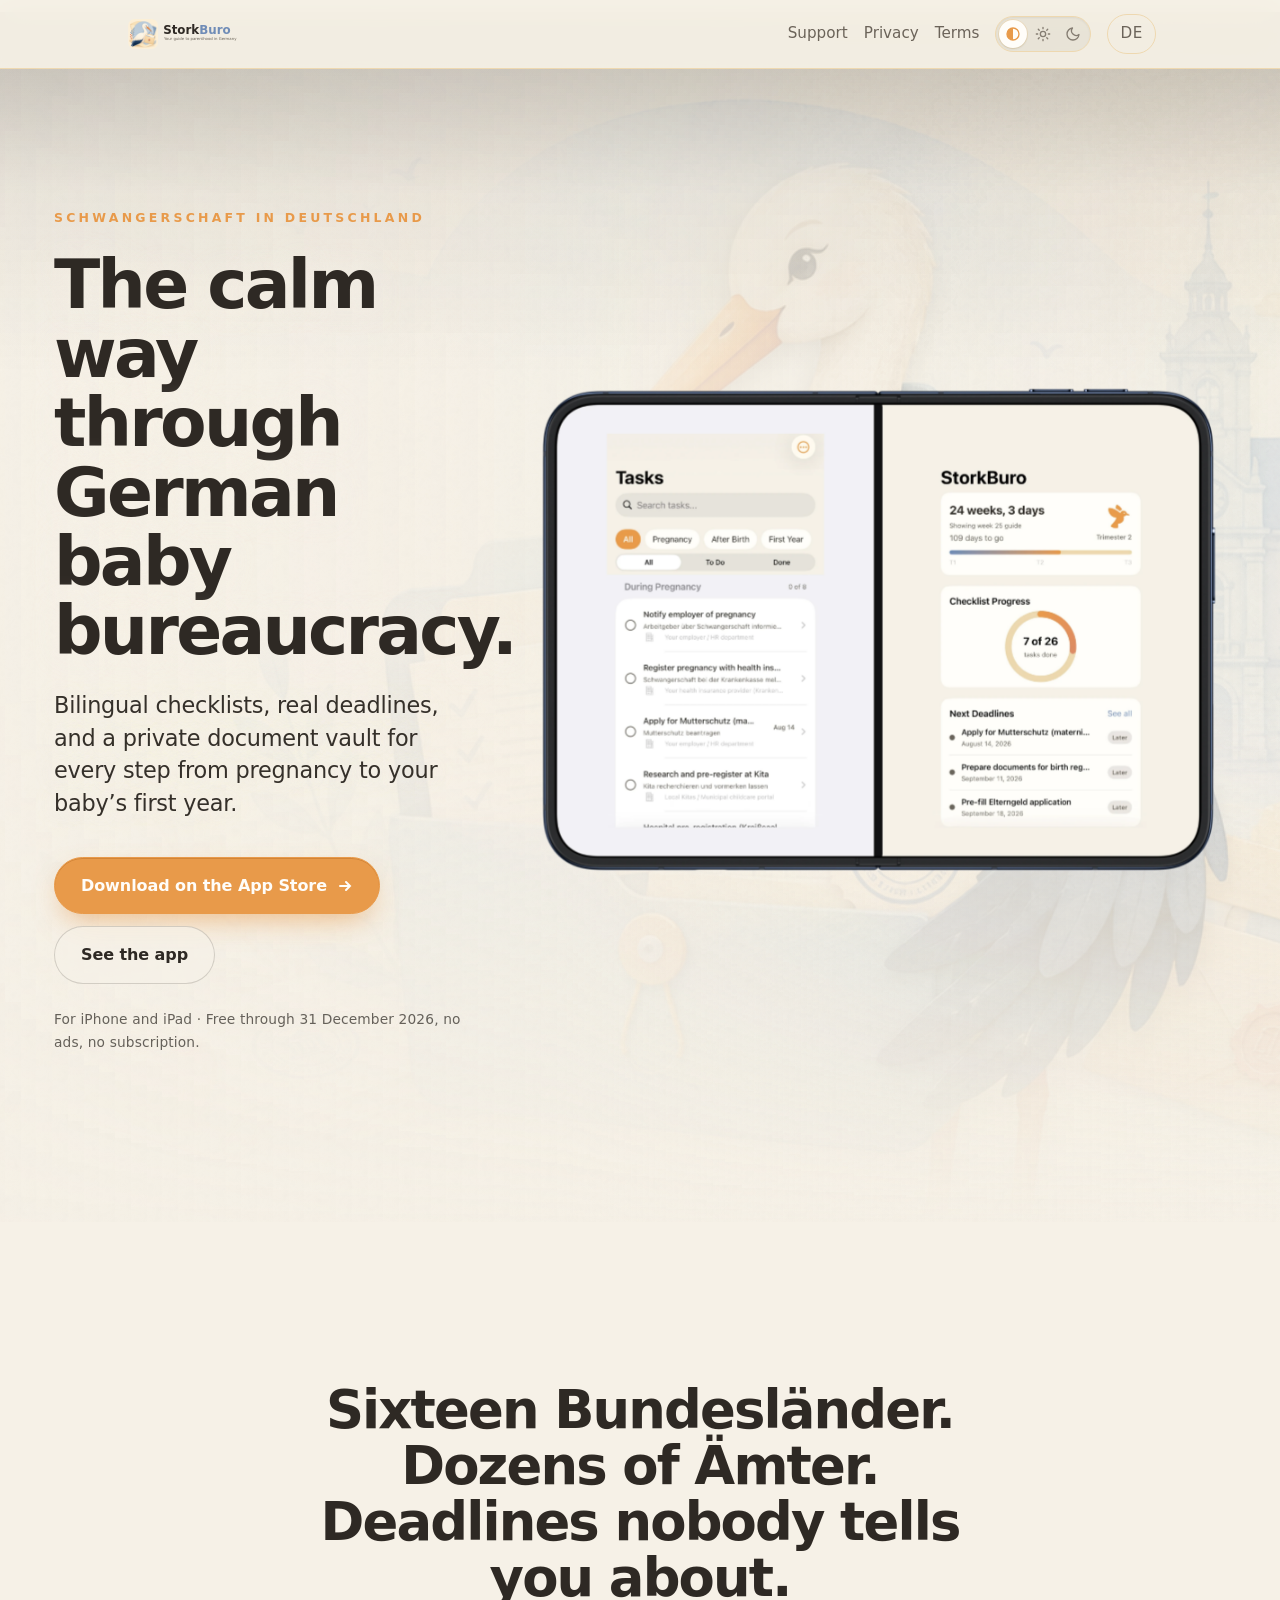
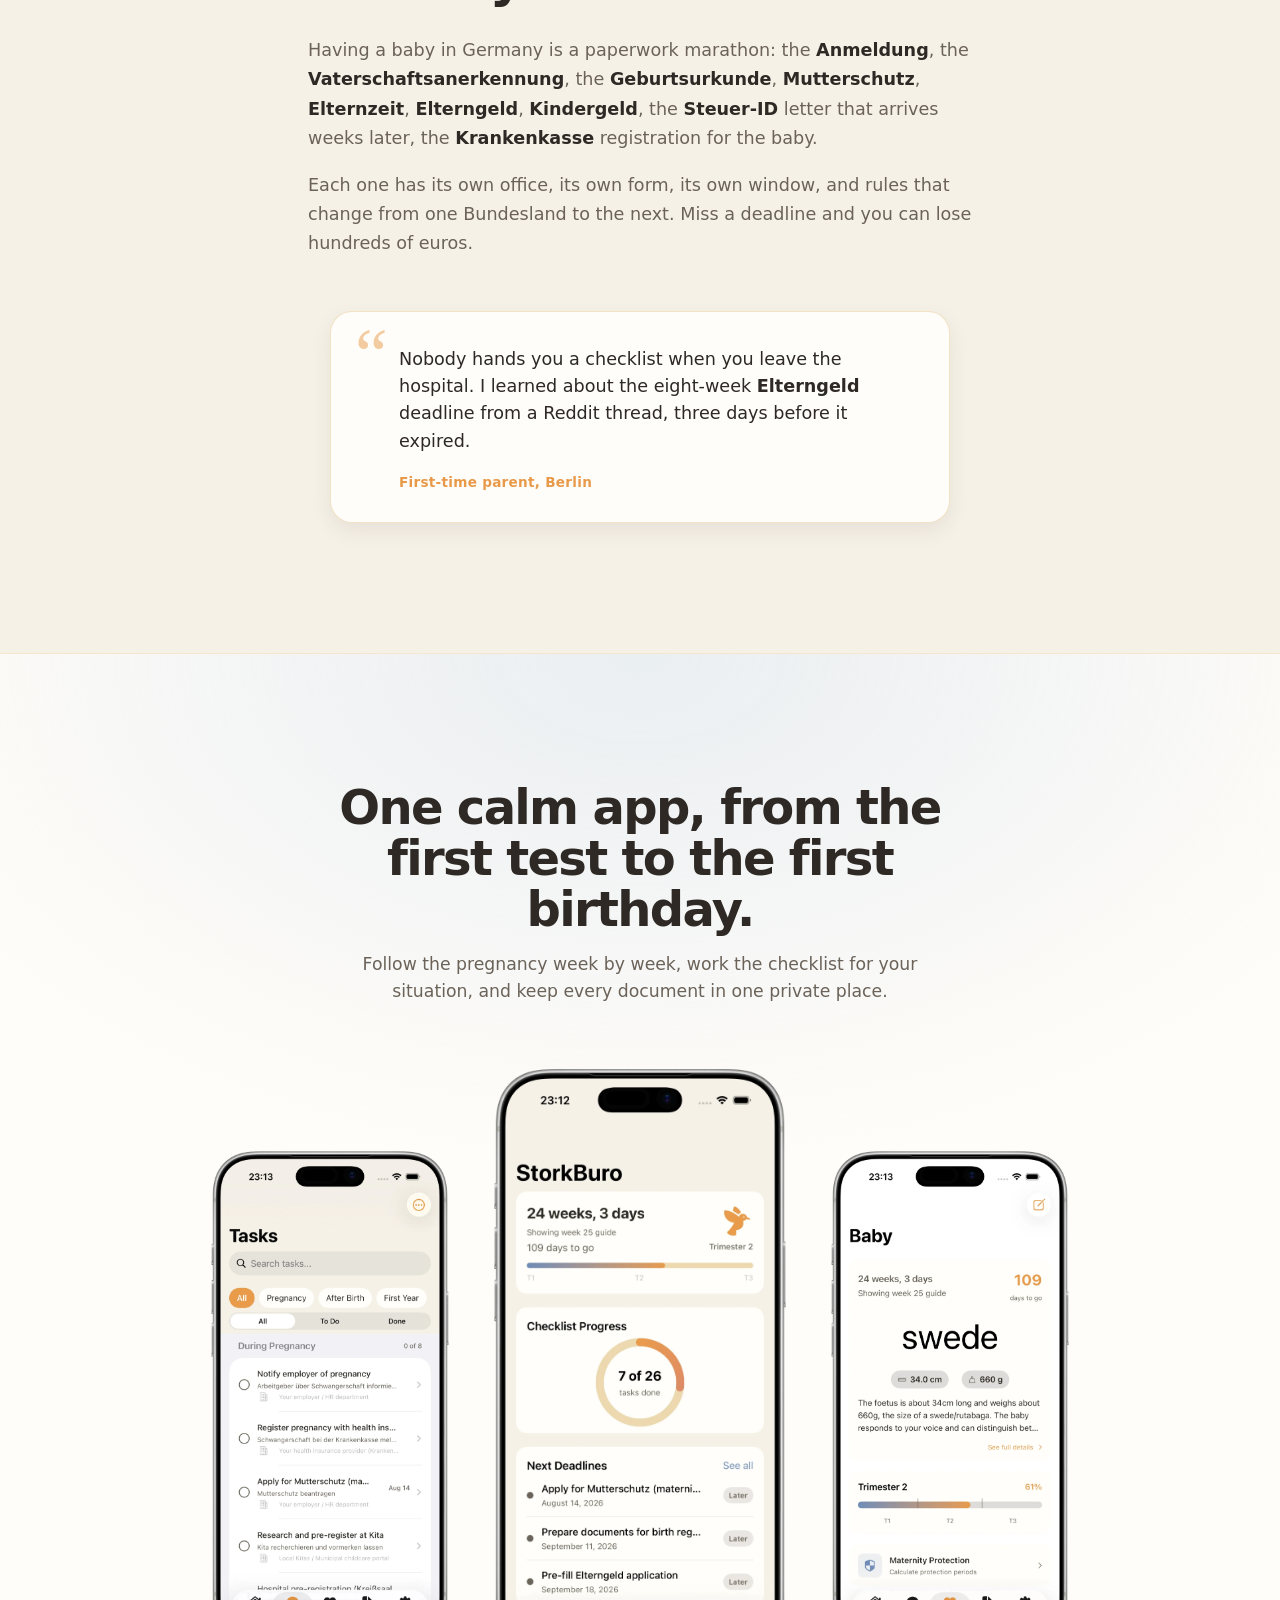
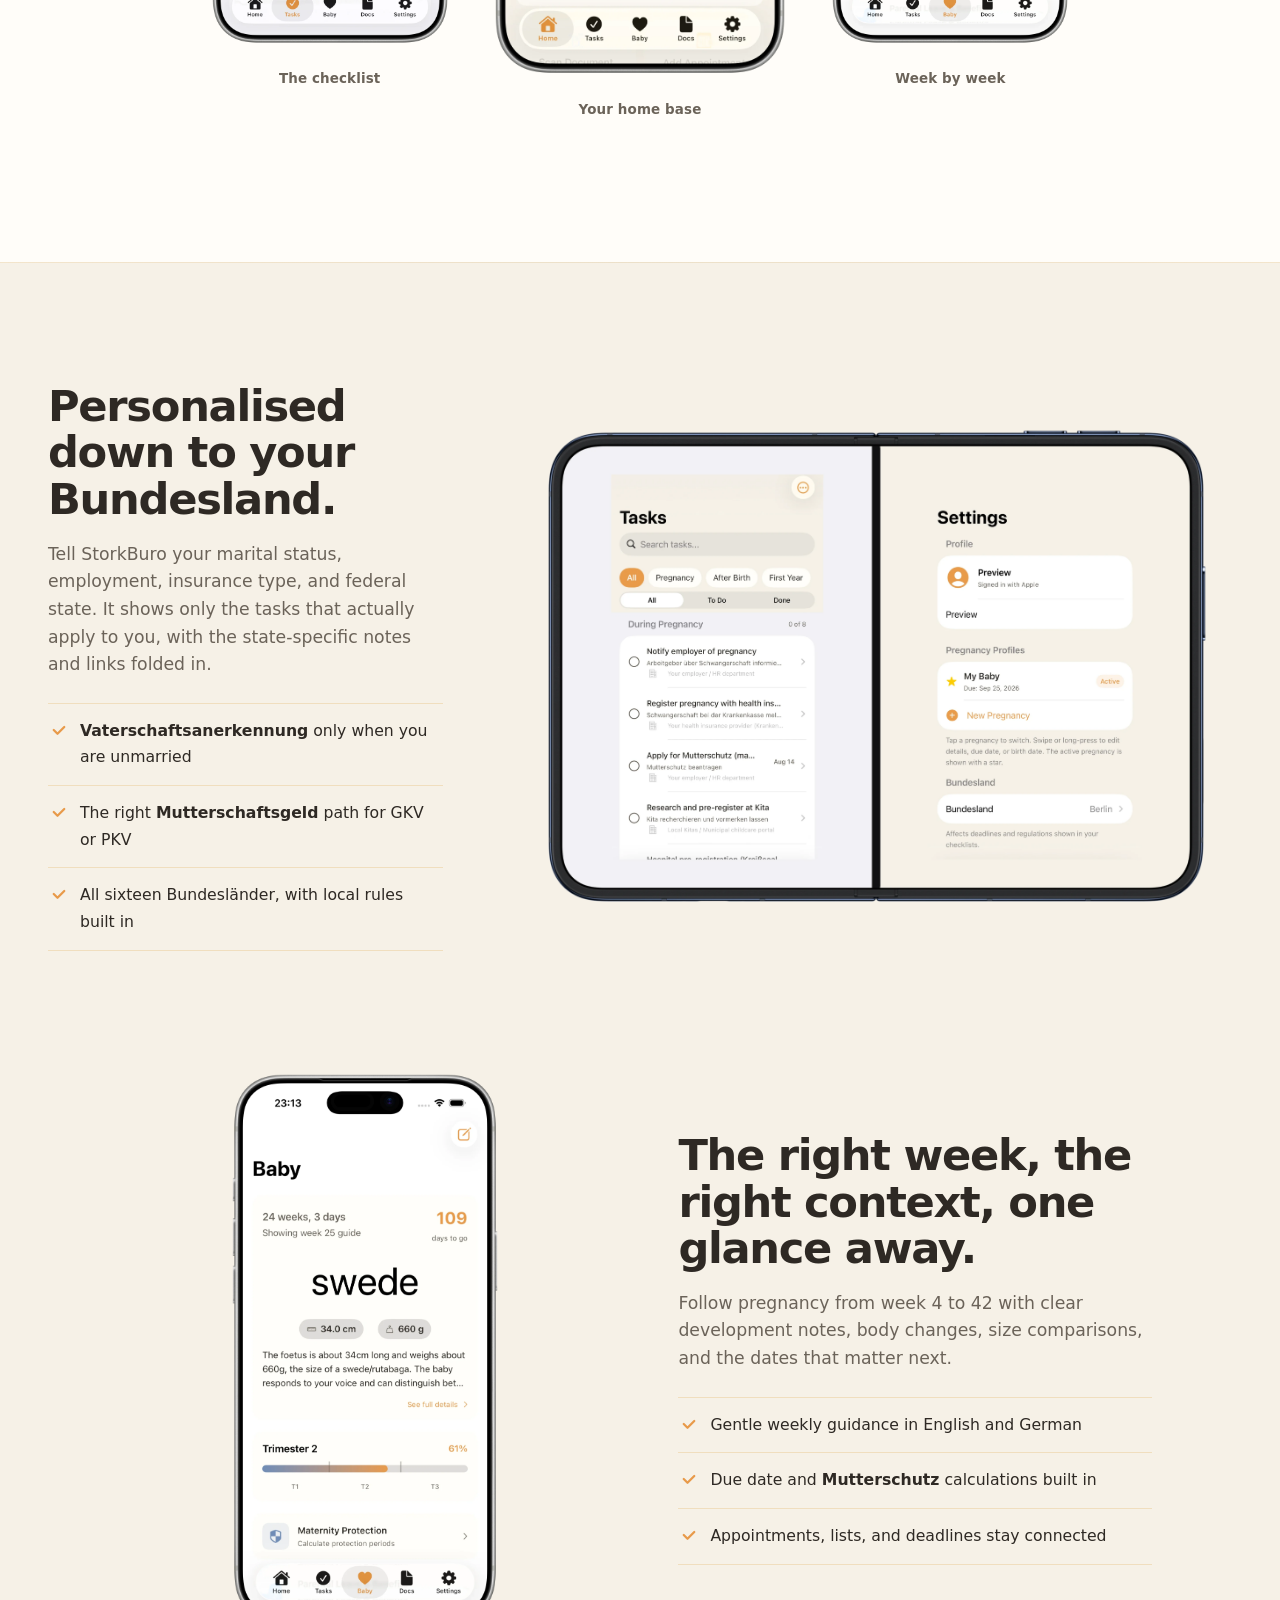
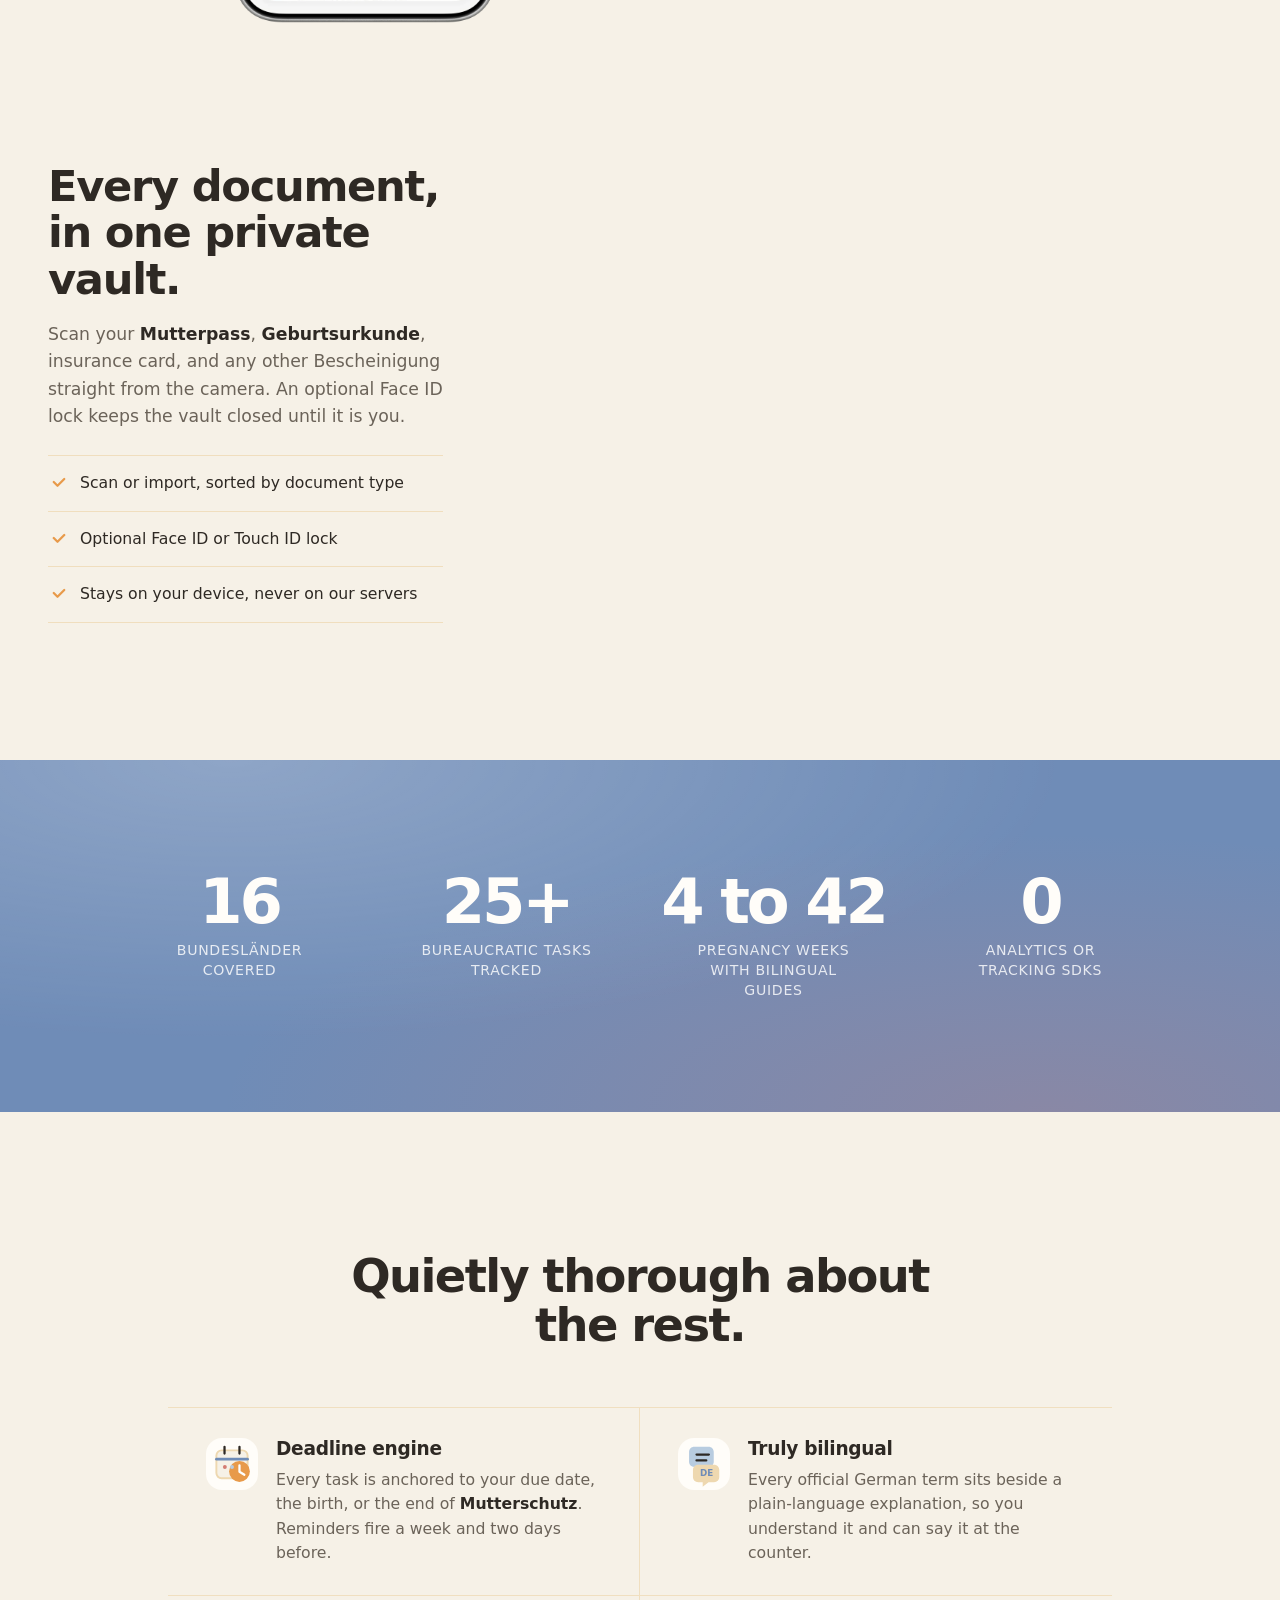
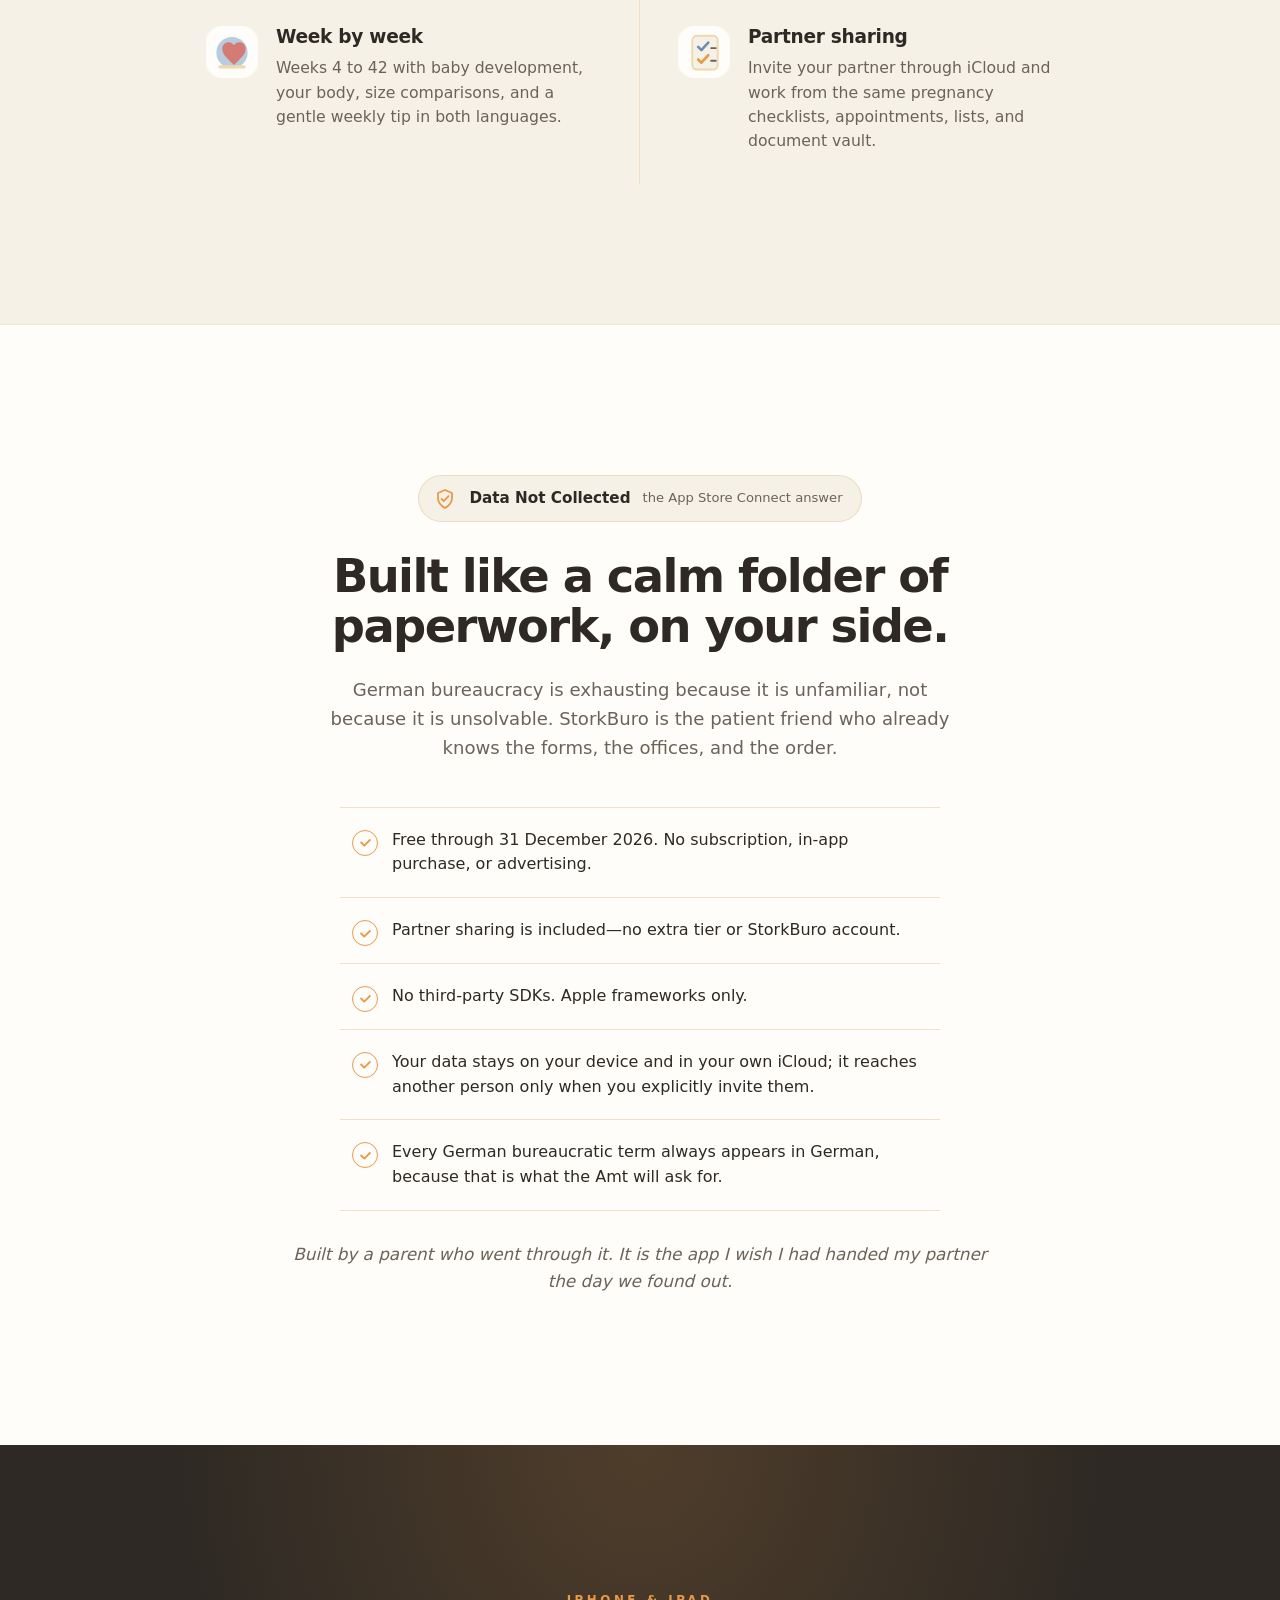
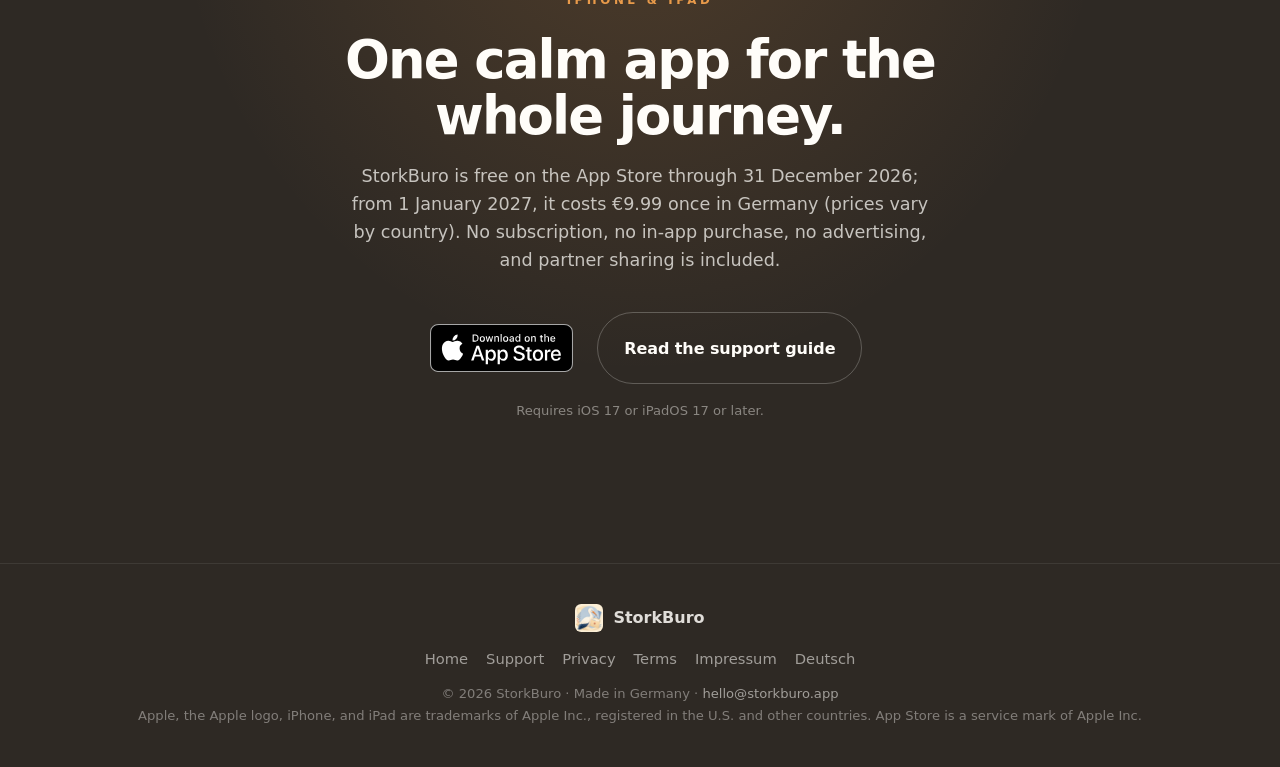
==== commit 38380aa6: "Update App Store links and official download badges" ====
--- a/index.html
+++ b/index.html
@@ -1,5 +1,7 @@
-<!DOCTYPE html><html lang="en"> <head><meta charset="UTF-8"><meta name="viewport" content="width=device-width, initial-scale=1.0"><title>StorkBuro — The calm bureaucracy companion for parents in Germany</title><meta name="description" content="StorkBuro is the privacy-first iPhone and iPad app that guides parents through every step of having a baby in Germany: bilingual checklists, deadlines, a document vault, and a pregnancy tracker. One paid-upfront download for iPhone and iPad."><meta name="theme-color" content="#F6F1E7"><link rel="canonical" href="https://storkburo.app/"><script>(function(){try{var t=localStorage.getItem('storkburo-theme');if(t==='light'||t==='dark')document.documentElement.setAttribute('data-theme',t);}catch(e){}})();</script><meta property="og:title" content="StorkBuro — The calm bureaucracy companion for parents in Germany"><meta property="og:description" content="StorkBuro is the privacy-first iPhone and iPad app that guides parents through every step of having a baby in Germany: bilingual checklists, deadlines, a document vault, and a pregnancy tracker. One paid-upfront download for iPhone and iPad."><meta property="og:type" content="website"><meta property="og:url" content="https://storkburo.app/"><meta property="og:image" content="https://storkburo.app/assets/social/og-hero-1200x630.png"><meta property="og:locale" content="en_GB"><meta property="og:locale:alternate" content="de_DE"><meta name="twitter:card" content="summary_large_image"><meta name="twitter:title" content="StorkBuro — The calm bureaucracy companion for parents in Germany"><meta name="twitter:description" content="StorkBuro is the privacy-first iPhone and iPad app that guides parents through every step of having a baby in Germany: bilingual checklists, deadlines, a document vault, and a pregnancy tracker. One paid-upfront download for iPhone and iPad."><meta name="twitter:image" content="https://storkburo.app/assets/social/og-hero-1200x630.png"><link rel="icon" type="image/svg+xml" href="/assets/icons/favicon.svg"><link rel="icon" type="image/png" sizes="32x32" href="/assets/icons/favicon-32.png"><link rel="icon" type="image/png" sizes="16x16" href="/assets/icons/favicon-16.png"><link rel="apple-touch-icon" sizes="180x180" href="/assets/icons/apple-touch-icon.png"><link rel="alternate" hreflang="en" href="https://storkburo.app/"><link rel="alternate" hreflang="de" href="https://storkburo.app/de/"><link rel="alternate" hreflang="x-default" href="https://storkburo.app/"><link rel="stylesheet" href="/_astro/index.DBQy7M6f.css">
-<link rel="stylesheet" href="/_astro/index.BB18Dica.css"></head> <body> <header class="site-header" data-sticky="true"> <nav class="site-nav" aria-label="Primary"> <a class="brand" href="/" aria-label="StorkBuro home"> <img src="/assets/brand/storkburo-lockup-horizontal.svg" alt="StorkBuro"> </a> <div class="nav-links"> <a href="/support/">Support</a> <a href="/privacy/">Privacy</a> <a href="/terms/">Terms</a> <div id="theme-toggle" class="theme-segment theme-segment--md" role="radiogroup" aria-label="Theme"> <button type="button" role="radio" aria-checked="true" tabindex="0" data-theme-value="auto" class="theme-segment-btn" aria-label="Automatic (follow system)" title="Automatic (follow system)"> <svg viewBox="0 0 24 24" width="16" height="16" fill="none" stroke="currentColor" stroke-width="2" stroke-linecap="round" stroke-linejoin="round" aria-hidden="true"> <circle cx="12" cy="12" r="9"></circle> <path d="M12 3a9 9 0 0 0 0 18z" fill="currentColor" stroke="none"></path> </svg> </button> <button type="button" role="radio" aria-checked="false" tabindex="-1" data-theme-value="light" class="theme-segment-btn" aria-label="Light mode" title="Light mode"> <svg viewBox="0 0 24 24" width="16" height="16" fill="none" stroke="currentColor" stroke-width="2" stroke-linecap="round" stroke-linejoin="round" aria-hidden="true"> <circle cx="12" cy="12" r="4"></circle> <path d="M12 2v2M12 20v2M4.93 4.93l1.41 1.41M17.66 17.66l1.41 1.41M2 12h2M20 12h2M4.93 19.07l1.41-1.41M17.66 6.34l1.41-1.41"></path> </svg> </button> <button type="button" role="radio" aria-checked="false" tabindex="-1" data-theme-value="dark" class="theme-segment-btn" aria-label="Dark mode" title="Dark mode"> <svg viewBox="0 0 24 24" width="16" height="16" fill="none" stroke="currentColor" stroke-width="2" stroke-linecap="round" stroke-linejoin="round" aria-hidden="true"> <path d="M21 12.79A9 9 0 1 1 11.21 3 7 7 0 0 0 21 12.79z"></path> </svg> </button> </div> <a class="lang-toggle" href="/de/" aria-label="Auf Deutsch lesen">DE</a> </div> </nav> </header>  <main> <section class="hero" aria-labelledby="hero-headline"> <div class="hero-bg" aria-hidden="true"> <img src="/assets/illustrations/website-hero.png" alt="" width="1792" height="941" loading="eager" decoding="async" fetchpriority="high"> <div class="hero-veil"></div> <div class="hero-grain"></div> </div> <div class="hero-layout"> <div class="hero-content"> <p class="hero-eyebrow">Schwangerschaft in Deutschland</p> <h1 id="hero-headline" class="hero-headline">The calm way through German baby bureaucracy.</h1> <p class="hero-lede">Bilingual checklists, real deadlines, and a private document vault for every step from pregnancy to your baby’s first year.</p> <div class="hero-cta-row"> <a href="#download" class="cta-primary"> Download on the App Store <svg width="16" height="16" viewBox="0 0 16 16" fill="none" stroke="currentColor" stroke-width="2" stroke-linecap="round" aria-hidden="true"> <path d="M3 8h10M9 4l4 4-4 4"></path> </svg> </a> <a href="#showcase" class="cta-ghost">See the app</a> </div> <p class="hero-meta">For iPhone and iPad · One-time purchase, no ads, no subscription.</p> </div> <figure class="device-mockup device-mockup--duo hero-device"> <img src="/assets/devices/en/duo-tasks-dashboard.webp" alt="Design mock-up of StorkBuro on an open iPhone Duo, with the task list and pregnancy dashboard side by side." width="3093" height="2247" loading="eager" decoding="async" fetchpriority="high"> </figure> </div> </section>  <section class="story" id="story"> <div class="story-inner fade-in"> <h2>Sixteen Bundesländer. Dozens of Ämter. Deadlines nobody tells you about.</h2> <p>
+<!DOCTYPE html><html lang="en"> <head><meta charset="UTF-8"><meta name="viewport" content="width=device-width, initial-scale=1.0"><title>StorkBuro — The calm bureaucracy companion for parents in Germany</title><meta name="description" content="StorkBuro is the privacy-first iPhone and iPad app that guides parents through every step of having a baby in Germany: bilingual checklists, deadlines, a document vault, and a pregnancy tracker. Free through 31 December 2026. No subscription."><meta name="theme-color" content="#F6F1E7"><link rel="canonical" href="https://storkburo.app/"><script>(function(){try{var t=localStorage.getItem('storkburo-theme');if(t==='light'||t==='dark')document.documentElement.setAttribute('data-theme',t);}catch(e){}})();</script><meta property="og:title" content="StorkBuro — The calm bureaucracy companion for parents in Germany"><meta property="og:description" content="StorkBuro is the privacy-first iPhone and iPad app that guides parents through every step of having a baby in Germany: bilingual checklists, deadlines, a document vault, and a pregnancy tracker. Free through 31 December 2026. No subscription."><meta property="og:type" content="website"><meta property="og:url" content="https://storkburo.app/"><meta property="og:image" content="https://storkburo.app/assets/social/og-hero-1200x630.png"><meta property="og:locale" content="en_GB"><meta property="og:locale:alternate" content="de_DE"><meta name="twitter:card" content="summary_large_image"><meta name="twitter:title" content="StorkBuro — The calm bureaucracy companion for parents in Germany"><meta name="twitter:description" content="StorkBuro is the privacy-first iPhone and iPad app that guides parents through every step of having a baby in Germany: bilingual checklists, deadlines, a document vault, and a pregnancy tracker. Free through 31 December 2026. No subscription."><meta name="twitter:image" content="https://storkburo.app/assets/social/og-hero-1200x630.png"><link rel="icon" type="image/svg+xml" href="/assets/icons/favicon.svg"><link rel="icon" type="image/png" sizes="32x32" href="/assets/icons/favicon-32.png"><link rel="icon" type="image/png" sizes="16x16" href="/assets/icons/favicon-16.png"><link rel="apple-touch-icon" sizes="180x180" href="/assets/icons/apple-touch-icon.png"><link rel="alternate" hreflang="en" href="https://storkburo.app/"><link rel="alternate" hreflang="de" href="https://storkburo.app/de/"><link rel="alternate" hreflang="x-default" href="https://storkburo.app/"><link rel="stylesheet" href="/_astro/index.DBQy7M6f.css">
+<link rel="stylesheet" href="/_astro/index.BB18Dica.css">
+<style>.app-store-badge-space[data-astro-cid-pfs5tged]{display:inline-flex;justify-content:center;padding:12px;vertical-align:middle}.app-store-badge[data-astro-cid-pfs5tged]{display:inline-flex;border-radius:7px}.app-store-badge[data-astro-cid-pfs5tged] img[data-astro-cid-pfs5tged]{display:block;width:auto;height:48px;max-width:none}.app-store-badge[data-astro-cid-pfs5tged]:focus-visible{outline:3px solid var(--stork-beak);outline-offset:5px}
+</style></head> <body> <header class="site-header" data-sticky="true"> <nav class="site-nav" aria-label="Primary"> <a class="brand" href="/" aria-label="StorkBuro home"> <img src="/assets/brand/storkburo-lockup-horizontal.svg" alt="StorkBuro"> </a> <div class="nav-links"> <a href="/support/">Support</a> <a href="/privacy/">Privacy</a> <a href="/terms/">Terms</a> <div id="theme-toggle" class="theme-segment theme-segment--md" role="radiogroup" aria-label="Theme"> <button type="button" role="radio" aria-checked="true" tabindex="0" data-theme-value="auto" class="theme-segment-btn" aria-label="Automatic (follow system)" title="Automatic (follow system)"> <svg viewBox="0 0 24 24" width="16" height="16" fill="none" stroke="currentColor" stroke-width="2" stroke-linecap="round" stroke-linejoin="round" aria-hidden="true"> <circle cx="12" cy="12" r="9"></circle> <path d="M12 3a9 9 0 0 0 0 18z" fill="currentColor" stroke="none"></path> </svg> </button> <button type="button" role="radio" aria-checked="false" tabindex="-1" data-theme-value="light" class="theme-segment-btn" aria-label="Light mode" title="Light mode"> <svg viewBox="0 0 24 24" width="16" height="16" fill="none" stroke="currentColor" stroke-width="2" stroke-linecap="round" stroke-linejoin="round" aria-hidden="true"> <circle cx="12" cy="12" r="4"></circle> <path d="M12 2v2M12 20v2M4.93 4.93l1.41 1.41M17.66 17.66l1.41 1.41M2 12h2M20 12h2M4.93 19.07l1.41-1.41M17.66 6.34l1.41-1.41"></path> </svg> </button> <button type="button" role="radio" aria-checked="false" tabindex="-1" data-theme-value="dark" class="theme-segment-btn" aria-label="Dark mode" title="Dark mode"> <svg viewBox="0 0 24 24" width="16" height="16" fill="none" stroke="currentColor" stroke-width="2" stroke-linecap="round" stroke-linejoin="round" aria-hidden="true"> <path d="M21 12.79A9 9 0 1 1 11.21 3 7 7 0 0 0 21 12.79z"></path> </svg> </button> </div> <a class="lang-toggle" href="/de/" aria-label="Auf Deutsch lesen">DE</a> </div> </nav> </header>  <main> <section class="hero" aria-labelledby="hero-headline"> <div class="hero-bg" aria-hidden="true"> <img src="/assets/illustrations/website-hero.png" alt="" width="1792" height="941" loading="eager" decoding="async" fetchpriority="high"> <div class="hero-veil"></div> <div class="hero-grain"></div> </div> <div class="hero-layout"> <div class="hero-content"> <p class="hero-eyebrow">Schwangerschaft in Deutschland</p> <h1 id="hero-headline" class="hero-headline">The calm way through German baby bureaucracy.</h1> <p class="hero-lede">Bilingual checklists, real deadlines, and a private document vault for every step from pregnancy to your baby’s first year.</p> <div class="hero-cta-row"> <a href="https://apps.apple.com/app/id6765492631" class="cta-primary"> Download on the App Store <svg width="16" height="16" viewBox="0 0 16 16" fill="none" stroke="currentColor" stroke-width="2" stroke-linecap="round" aria-hidden="true"> <path d="M3 8h10M9 4l4 4-4 4"></path> </svg> </a> <a href="#showcase" class="cta-ghost">See the app</a> </div> <p class="hero-meta">For iPhone and iPad · Free through 31 December 2026, no ads, no subscription.</p> </div> <figure class="device-mockup device-mockup--duo hero-device"> <img src="/assets/devices/en/duo-tasks-dashboard.webp" alt="Design mock-up of StorkBuro on an open iPhone Duo, with the task list and pregnancy dashboard side by side." width="3093" height="2247" loading="eager" decoding="async" fetchpriority="high"> </figure> </div> </section>  <section class="story" id="story"> <div class="story-inner fade-in"> <h2>Sixteen Bundesländer. Dozens of Ämter. Deadlines nobody tells you about.</h2> <p>
 Having a baby in Germany is a paperwork marathon: the <strong>Anmeldung</strong>, the <strong>Vaterschaftsanerkennung</strong>, the <strong>Geburtsurkunde</strong>, <strong>Mutterschutz</strong>, <strong>Elternzeit</strong>, <strong>Elterngeld</strong>, <strong>Kindergeld</strong>, the <strong>Steuer-ID</strong> letter that arrives weeks later, the <strong>Krankenkasse</strong> registration for the baby.
 </p> <p>
 Each one has its own office, its own form, its own window, and rules that change from one Bundesland to the next. Miss a deadline and you can lose hundreds of euros.
@@ -11,17 +13,15 @@
 Scan your <strong>Mutterpass</strong>, <strong>Geburtsurkunde</strong>, insurance card, and any other Bescheinigung straight from the camera. An optional Face ID lock keeps the vault closed until it is you.
 </p> <ul class="fs-points"> <li>Scan or import, sorted by document type</li> <li>Optional Face ID or Touch ID lock</li> <li>Stays on your device, never on our servers</li> </ul> </div> <div class="fs-media"> <figure class="device-mockup device-mockup--duo "> <img src="/assets/devices/en/duo-docs-dashboard.webp" alt="Duo design mock-up of StorkBuro with the private document vault alongside the pregnancy dashboard." width="3093" height="2247" loading="lazy" decoding="async" fetchpriority="auto"> </figure> </div> </section>  <section class="highlights" aria-label="StorkBuro at a glance"> <div class="highlights-grid"> <div class="highlight-item fade-in"><h3>16</h3><p>Bundesländer covered</p></div> <div class="highlight-item fade-in"><h3>25+</h3><p>Bureaucratic tasks tracked</p></div> <div class="highlight-item fade-in"><h3>4&nbsp;to&nbsp;42</h3><p>Pregnancy weeks with bilingual guides</p></div> <div class="highlight-item fade-in"><h3>0</h3><p>Analytics or tracking SDKs</p></div> </div> </section>  <section class="capabilities"> <div class="capabilities-header fade-in"> <h2>Quietly thorough about the rest.</h2> </div> <div class="capabilities-grid"> <div class="capability fade-in"> <img src="/assets/ui/feature-deadlines.svg" alt=""> <div> <h3>Deadline engine</h3> <p>Every task is anchored to your due date, the birth, or the end of <strong>Mutterschutz</strong>. Reminders fire a week and two days before.</p> </div> </div> <div class="capability fade-in"> <img src="/assets/ui/feature-bilingual.svg" alt=""> <div> <h3>Truly bilingual</h3> <p>Every official German term sits beside a plain-language explanation, so you understand it and can say it at the counter.</p> </div> </div> <div class="capability fade-in"> <img src="/assets/ui/feature-pregnancy.svg" alt=""> <div> <h3>Week by week</h3> <p>Weeks 4 to 42 with baby development, your body, size comparisons, and a gentle weekly tip in both languages.</p> </div> </div> <div class="capability fade-in"> <img src="/assets/ui/feature-checklists.svg" alt=""> <div> <h3>Partner sharing</h3> <p>Invite your partner through iCloud and work from the same pregnancy checklists, appointments, lists, and document vault.</p> </div> </div> </div> </section>  <section class="privacy"> <div class="privacy-inner fade-in"> <span class="privacy-badge"> <svg viewBox="0 0 24 24" aria-hidden="true"> <path d="M12 3l7 3v5c0 5-3.5 8-7 10-3.5-2-7-5-7-10V6l7-3z"></path> <path d="M8.5 12l2.2 2.2 4.8-5"></path> </svg> <b>Data Not Collected</b> <span>the App Store Connect answer</span> </span> <h2>Built like a calm folder of paperwork, on your side.</h2> <p class="privacy-lede">
 German bureaucracy is exhausting because it is unfamiliar, not because it is unsolvable. StorkBuro is the patient friend who already knows the forms, the offices, and the order.
-</p> <ul class="promise"> <li>One paid-upfront download. No subscription, in-app purchase, or advertising.</li> <li>Partner sharing is included—no extra tier or StorkBuro account.</li> <li>No third-party SDKs. Apple frameworks only.</li> <li>Your data stays on your device and in your own iCloud; it reaches another person only when you explicitly invite them.</li> <li>Every German bureaucratic term always appears in German, because that is what the Amt will ask for.</li> </ul> <p class="privacy-coda">
+</p> <ul class="promise"> <li>Free through 31 December 2026. No subscription, in-app purchase, or advertising.</li> <li>Partner sharing is included—no extra tier or StorkBuro account.</li> <li>No third-party SDKs. Apple frameworks only.</li> <li>Your data stays on your device and in your own iCloud; it reaches another person only when you explicitly invite them.</li> <li>Every German bureaucratic term always appears in German, because that is what the Amt will ask for.</li> </ul> <p class="privacy-coda">
 Built by a parent who went through it. It is the app I wish I had handed my partner the day we found out.
 </p> </div> </section>  <section class="cta-section" id="download"> <div class="cta-section-inner"> <p class="cta-eyebrow fade-in">iPhone &amp; iPad</p> <h2 class="fade-in">One calm app for the whole journey.</h2> <p class="lead fade-in">
-StorkBuro is one paid-upfront download from the App Store. No subscription, no in-app purchase, no advertising, and partner sharing is included.
-</p> <div class="cta-row fade-in"> <a href="#" class="cta-primary" id="app-store-link" data-todo="Set APP_STORE_URL in src/config.ts once the App Store link exists.">
-Download on the App Store
-<svg width="16" height="16" viewBox="0 0 16 16" fill="none" stroke="currentColor" stroke-width="2" stroke-linecap="round" aria-hidden="true"><path d="M3 8h10M9 4l4 4-4 4"></path></svg> </a> <a href="/support/" class="cta-ghost">Read the support guide</a> </div> <p class="form-note fade-in">Requires iOS 17 or iPadOS 17 or later.</p> </div> </section> </main> <script>
+StorkBuro is free on the App Store through 31 December 2026; from 1 January 2027, it costs €9.99 once in Germany (prices vary by country). No subscription, no in-app purchase, no advertising, and partner sharing is included.
+</p> <div class="cta-row"> <span class="app-store-badge-space" data-astro-cid-pfs5tged> <a href="https://apps.apple.com/app/id6765492631" id="app-store-link" class="app-store-badge" data-astro-cid-pfs5tged> <img src="/assets/app-store/download-en.svg" alt="Download on the App Store" width="143.596884" height="48" data-astro-cid-pfs5tged> </a> </span>  <a href="/support/" class="cta-ghost">Read the support guide</a> </div> <p class="form-note fade-in">Requires iOS 17 or iPadOS 17 or later.</p> </div> </section> </main> <script>
     const io = new IntersectionObserver((entries) => {
       entries.forEach(e => { if (e.isIntersecting) e.target.classList.add('visible'); });
     }, { threshold: 0.12, rootMargin: '0px 0px -60px 0px' });
     document.querySelectorAll('.fade-in').forEach(el => io.observe(el));
   </script>  <footer class="site-footer"> <div class="footer-brand"> <img src="/assets/brand/storkburo-mark.svg" alt=""> <span>StorkBuro</span> </div> <nav class="footer-links" aria-label="Footer"> <a href="/">Home</a> <a href="/support/">Support</a> <a href="/privacy/">Privacy</a> <a href="/terms/">Terms</a> <a href="/impressum/">Impressum</a> <a href="/de/">Deutsch</a> </nav> <p>
 &copy; 2026 StorkBuro &middot; Made in Germany &middot;
-<a class="mail" href="mailto:hello@storkburo.app">hello@storkburo.app</a> </p> </footer> <script src="/assets/theme.js" defer></script> </body> </html>+<a class="mail" href="mailto:hello@storkburo.app">hello@storkburo.app</a> </p> <p class="apple-credit"> Apple, the Apple logo, iPhone, and iPad are trademarks of Apple Inc., registered in the U.S. and other countries. App Store is a service mark of Apple Inc. </p> </footer> <script src="/assets/theme.js" defer></script> </body> </html>
